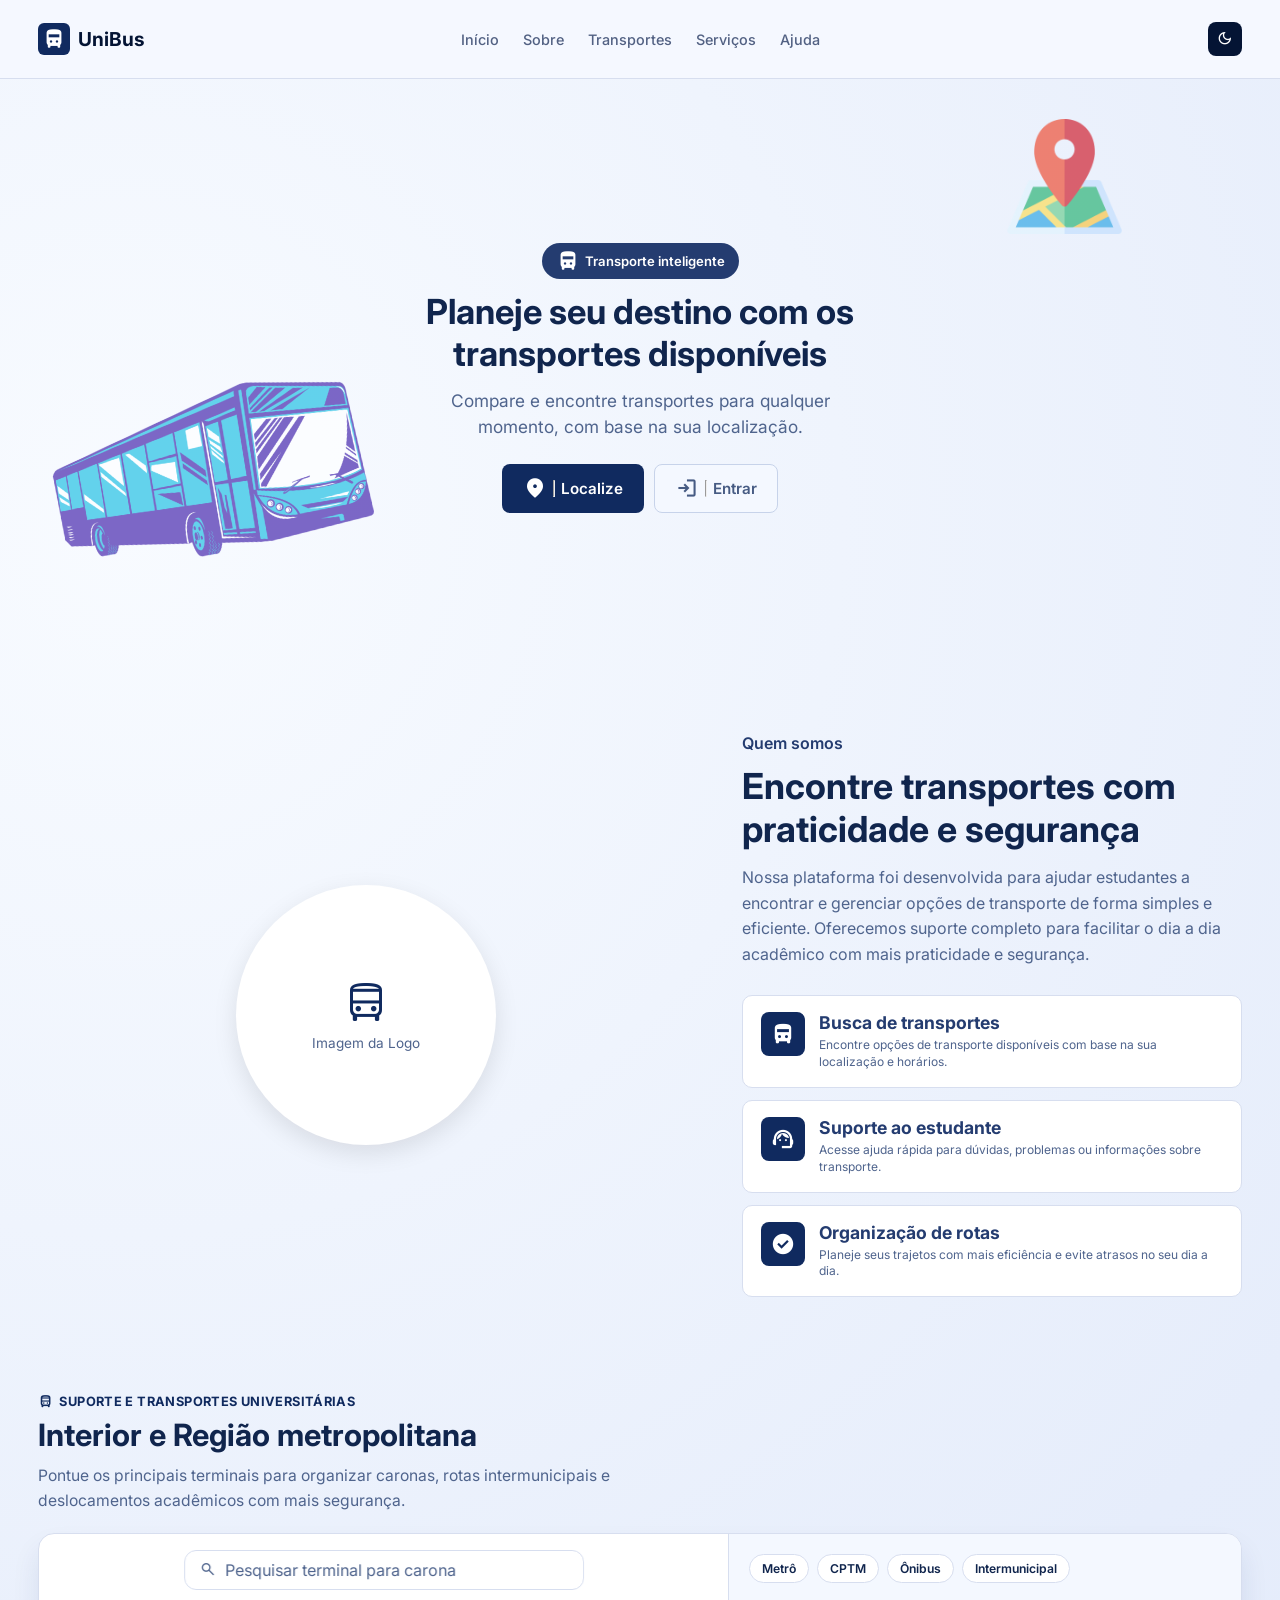
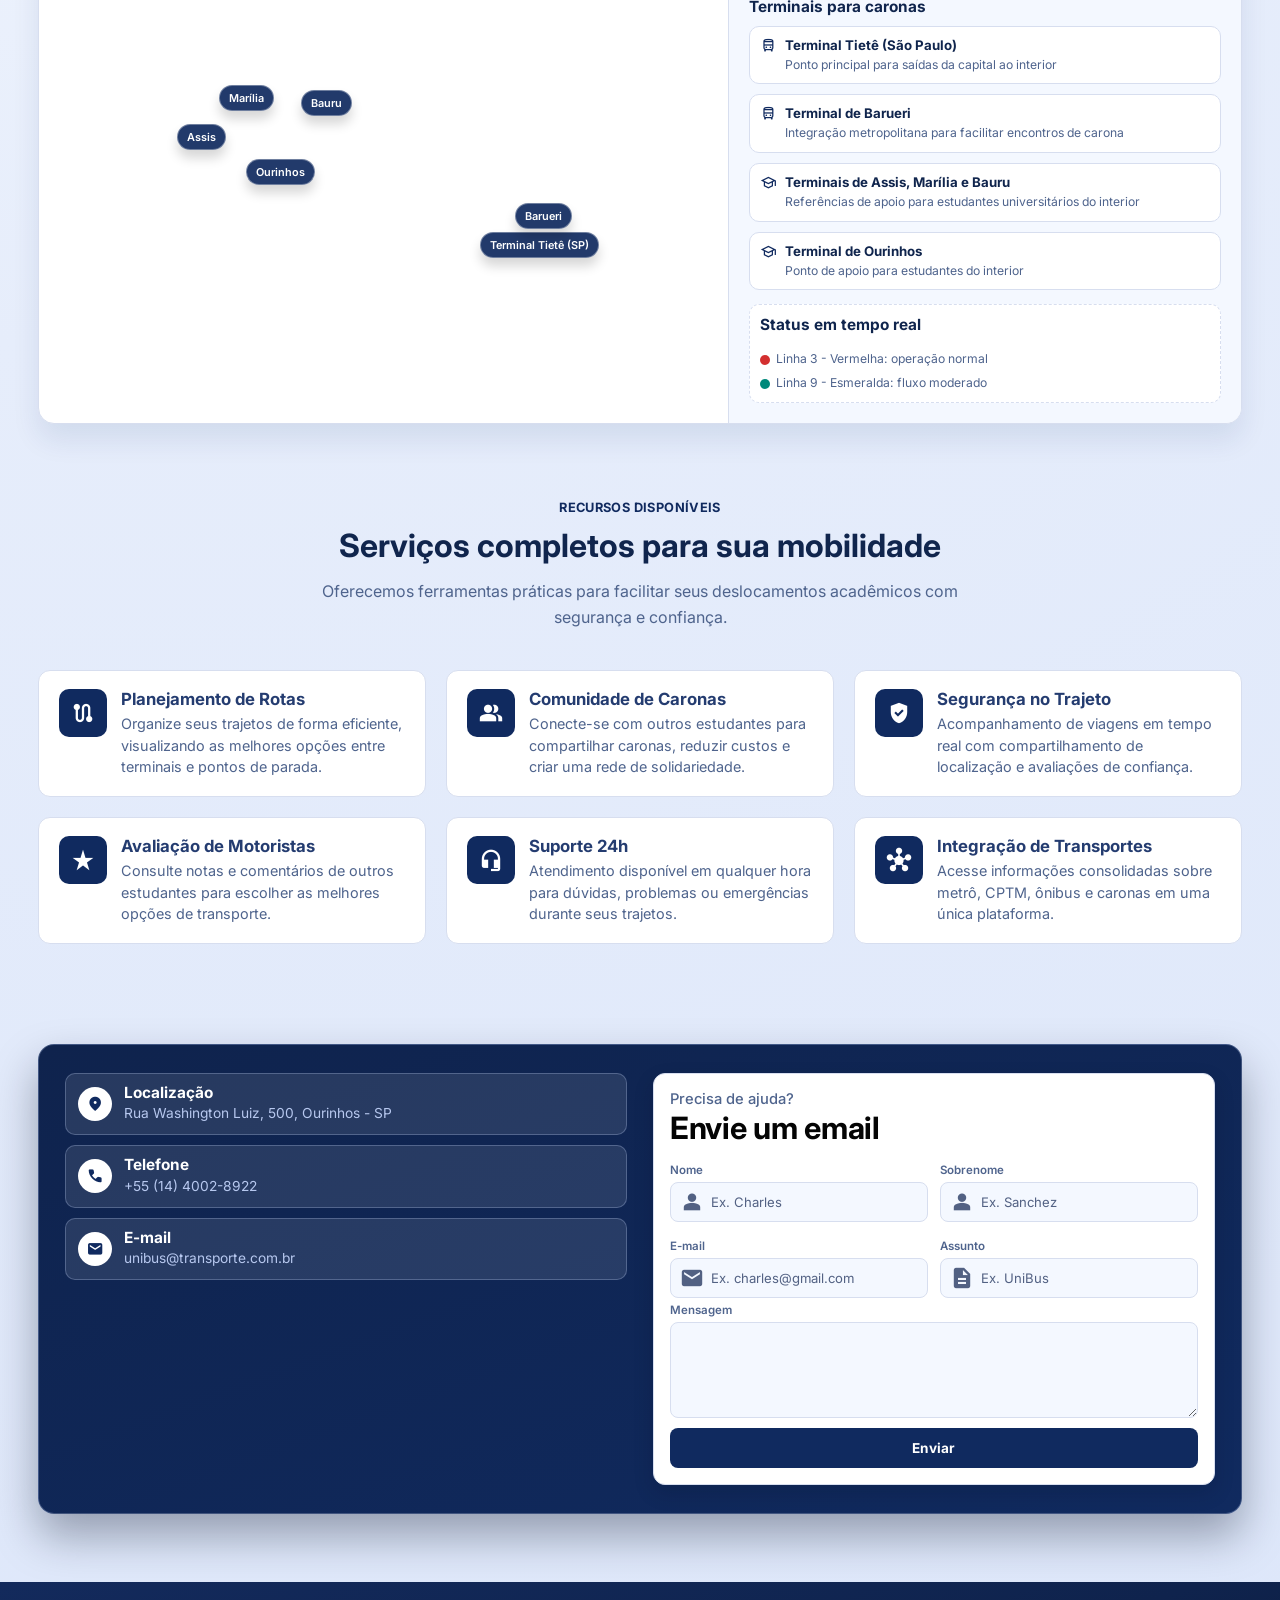
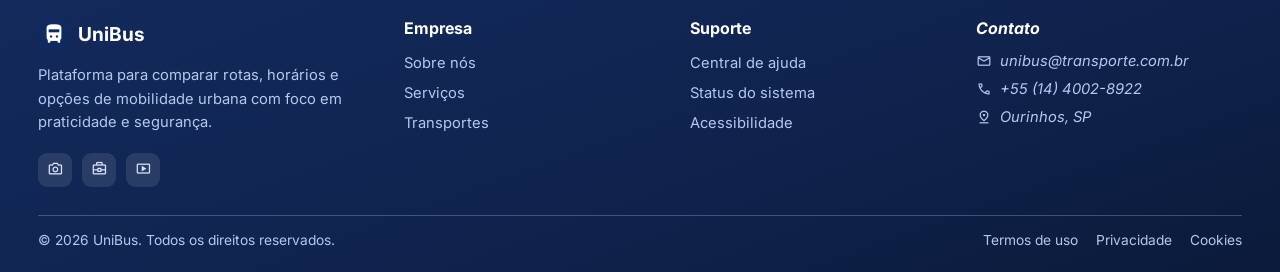
==== index.html @ 0e9781d9 "Atualização" ====
﻿<!DOCTYPE html>
<html lang="pt-BR">

<head>
    <!-- Metadados base -->
    <meta charset="UTF-8">
    <meta name="viewport" content="width=device-width, initial-scale=1.0">

    <!-- SEO básico -->
    <meta name="description"
        content="Compare e encontre transportes para qualquer momento, com base na sua localização.">
    <meta name="author" content="Time E.L.I.T.E - UniFio (Centro Universitário das Faculdades Integradas de Ourinhos)">
    <meta name="keywords" content="transporte, ônibus, mobilidade urbana, universidade">

    <!-- Open Graph (compartilhamento em redes sociais) -->
    <meta property="og:title" content="UniBus">
    <meta property="og:description" content="Planeje seu destino com os transportes disponíveis.">
    <meta property="og:type" content="website">

    <!-- Favicon -->
    <link rel="icon" type="image/png" href="public/favicon.ico">

    <title>UniBus | Suporte e Transportes</title>

    <!-- CSS -->
    <link rel="stylesheet" href="app/style/style.css">

    <!-- Google Fonts -->
    <link rel="preconnect" href="https://fonts.googleapis.com">
    <link rel="preconnect" href="https://fonts.gstatic.com" crossorigin>
    <link rel="stylesheet"
        href="https://fonts.googleapis.com/css2?family=Material+Symbols+Outlined:opsz,wght,FILL,GRAD@20..48,100..700,0..1,-50..200" />
</head>

<body>
    <!-- Controle de tema (CSS-only) -->
    <input type="checkbox" id="theme-toggle" class="theme-toggle-input" aria-label="Ativar modo escuro" tabindex="-1">

    <!-- Estrutura principal da página -->
    <div class="site-shell">
        <!-- Header / Navegação -->
        <header class="site-header">
            <div class="container header-content">
                <!-- Linha superior responsiva: marca + toggle mobile -->
                <div class="between-responsive">
                    <a href="/" class="logo" aria-label="Página inicial">
                        <div class="logo-icon">
                            <span class="material-symbols-outlined hero-icon">directions_bus</span>
                        </div>
                        UniBus
                    </a>

                    <!-- Toggle de tema para mobile -->
                    <div class="theme-mobile-wrap">
                        <label class="theme-button-mobile" for="theme-toggle" aria-label="Alternar tema no celular">
                            <span class="material-symbols-outlined icon-dark">dark_mode</span>
                            <span class="material-symbols-outlined icon-light">light_mode</span>
                        </label>
                    </div>
                </div>

                <nav class="main-nav" aria-label="Navegação principal">
                    <ul>
                        <li><a href="#inicio">Início</a></li>
                        <li><a href="#sobre">Sobre</a></li>
                        <li><a href="#transportes">Transportes</a></li>
                        <li><a href="#serviços">Serviços</a></li>
                        <li><a href="#ajuda">Ajuda</a></li>
                    </ul>
                </nav>

                <!-- Toggle de tema para desktop/tablet -->
                <label class="theme-button" for="theme-toggle" aria-label="Alternar tema">
                    <span class="material-symbols-outlined icon-dark">dark_mode</span>
                    <span class="material-symbols-outlined icon-light">light_mode</span>
                </label>
            </div>
        </header>

        <!-- Conteúdo principal -->
        <main>
            <!-- Seção Hero -->
            <section id="inicio" class="hero">
                <div class="container hero-content">
                    <img src="app/assets/img/bus-blue.png" alt="Ilustração de ônibus" class="hero-bus">

                    <!-- Bloco principal de texto e ações -->
                    <div class="hero-text">
                        <span class="hero-badge">
                            <span class="material-symbols-outlined hero-icon">directions_bus</span>
                            Transporte inteligente
                        </span>
                        <h1>Planeje seu destino com os transportes disponíveis</h1>
                        <p>Compare e encontre transportes para qualquer momento, com base na sua localização.</p>

                        <div class="hero-actions">
                            <a href="#transportes" class="btn btn-primary">
                                <span class="material-symbols-outlined hero-icon">location_on</span>
                                <hr class="separator">
                                Localize
                            </a>
                            <a href="app/pages/em-manutencao.html" class="btn btn-secondary">
                                <span class="material-symbols-outlined hero-icon">login</span>
                                <hr class="separator">
                                Entrar
                            </a>
                        </div>
                    </div>

                    <img src="app/assets/img/map.png" alt="Ícone de localização" class="hero-map">
                </div>
            </section>

            <!-- Seção de Sobre nós -->
            <section id="sobre" class="about-section">
                <div class="container about-content">
                    <div class="about-text">
                        <span class="about-label">Quem somos</span>
                        <h2>Encontre transportes com praticidade e segurança</h2>
                        <p>Nossa plataforma foi desenvolvida para ajudar estudantes a encontrar e gerenciar opções de transporte de forma simples e eficiente. Oferecemos suporte completo para facilitar o dia a dia acadêmico com mais praticidade e segurança.</p>
                        
                        <div class="about-features">
                            <div class="feature-card">
                                <div class="feature-icon-box">
                                    <span class="material-symbols-outlined feature-icon">directions_bus</span>
                                </div>
                                <div class="feature-text">
                                    <h3>Busca de transportes</h3>
                                    <p>Encontre opções de transporte disponíveis com base na sua localização e horários.</p>
                                </div>
                            </div>
                            <div class="feature-card">
                                <div class="feature-icon-box">
                                    <span class="material-symbols-outlined feature-icon">support_agent</span>
                                </div>
                                <div class="feature-text">
                                    <h3>Suporte ao estudante</h3>
                                    <p>Acesse ajuda rápida para dúvidas, problemas ou informações sobre transporte.</p>
                                </div>
                            </div>
                            <div class="feature-card">
                                <div class="feature-icon-box">
                                    <span class="material-symbols-outlined feature-icon">check_circle</span>
                                </div>
                                <div class="feature-text">
                                    <h3>Organização de rotas</h3>
                                    <p>Planeje seus trajetos com mais eficiência e evite atrasos no seu dia a dia.</p>
                                </div>
                            </div>
                        </div>
                    </div>
                    
                    <div class="about-image">
                        <div class="logo-circle">
                            <div class="logo-inner">
                                <span class="material-symbols-outlined">directions_bus</span>
                                <p>Imagem da Logo</p>
                            </div>
                        </div>
                    </div>
                </div>
            </section>

            <!-- Seção de Transportes -->
            <section id="transportes" class="transport-section">
                <div class="container">
                    <div class="transport-header">
                        <span class="transport-kicker">
                            <span class="material-symbols-outlined">directions_bus</span>
                            Suporte e Transportes universitárias
                        </span>
                        <h2>Interior e Região metropolitana</h2>
                        <p>Pontue os principais terminais para organizar caronas, rotas intermunicipais e deslocamentos acadêmicos com mais segurança.</p>
                    </div>

                    <div class="transport-card">
                        <div class="transport-map-wrap" role="region" aria-label="Mapa de terminais universitários entre interior e São Paulo">
                            <!-- Visual search only: UI placeholder until JS search is enabled -->
                            <div class="transport-search" aria-hidden="true">
                                <span class="material-symbols-outlined">search</span>
                                <input type="text" placeholder="Pesquisar terminal para carona" tabindex="-1">
                            </div>

                            <iframe
                                title="Mapa de terminais universitários"
                                loading="lazy"
                                referrerpolicy="no-referrer-when-downgrade"
                                src="https://www.openstreetmap.org/export/embed.html?bbox=-50.7000%2C-24.2500%2C-46.2000%2C-22.1000&amp;layer=mapnik">
                            </iframe>

                            <!-- Fixed pins for key campus commute hubs in the current map crop -->
                            <span class="transport-pin pin-sao-paulo">Terminal Tietê (SP)</span>
                            <span class="transport-pin pin-barueri">Barueri</span>
                            <span class="transport-pin pin-bauru">Bauru</span>
                            <span class="transport-pin pin-marilia">Marília</span>
                            <span class="transport-pin pin-assis">Assis</span>
                            <span class="transport-pin pin-ourinhos">Ourinhos</span>
                        </div>

                        <aside class="transport-sidebar" aria-label="Pontos e status do transporte">
                            <div class="transport-filters" aria-label="Filtros de modal">
                                <button type="button">Metrô</button>
                                <button type="button">CPTM</button>
                                <button type="button">Ônibus</button>
                                <button type="button">Intermunicipal</button>
                            </div>

                            <div class="transport-points">
                                <h3>Terminais para caronas</h3>
                                <ul>
                                    <li>
                                        <span class="material-symbols-outlined">directions_bus</span>
                                        <div>
                                            <strong>Terminal Tietê (São Paulo)</strong>
                                            <p>Ponto principal para saídas da capital ao interior</p>
                                        </div>
                                    </li>
                                    <li>
                                        <span class="material-symbols-outlined">directions_bus</span>
                                        <div>
                                            <strong>Terminal de Barueri</strong>
                                            <p>Integração metropolitana para facilitar encontros de carona</p>
                                        </div>
                                    </li>
                                    <li>
                                        <span class="material-symbols-outlined">school</span>
                                        <div>
                                            <strong>Terminais de Assis, Marília e Bauru</strong>
                                            <p>Referências de apoio para estudantes universitários do interior</p>
                                        </div>
                                    </li>
                                    <li>
                                        <span class="material-symbols-outlined">school</span>
                                        <div>
                                            <strong>Terminal de Ourinhos</strong>
                                            <p>Ponto de apoio para estudantes do interior</p>
                                        </div>
                                    </li>
                                </ul>
                            </div>

                            <div class="transport-status">
                                <!-- Color bullets mirror each line identity for faster status reading -->
                                <h3>Status em tempo real</h3>
                                <p><span class="status-indicator status-vermelha"></span>Linha 3 - Vermelha: operação normal</p>
                                <p><span class="status-indicator status-esmeralda"></span>Linha 9 - Esmeralda: fluxo moderado</p>
                            </div>
                        </aside>
                    </div>
                </div>
            </section>

            <section id="serviços" class="services-section">
                <div class="container">
                    <div class="services-header">
                        <span class="services-kicker">Recursos disponíveis</span>
                        <h2>Serviços completos para sua mobilidade</h2>
                        <p>Oferecemos ferramentas práticas para facilitar seus deslocamentos acadêmicos com segurança e confiança.</p>
                    </div>

                    <div class="services-grid">
                        <div class="service-card">
                            <div class="service-icon-box">
                                <span class="material-symbols-outlined service-icon">route</span>
                            </div>
                            <div class="service-text">
                                <h3>Planejamento de Rotas</h3>
                                <p>Organize seus trajetos de forma eficiente, visualizando as melhores opções entre terminais e pontos de parada.</p>
                            </div>
                        </div>

                        <div class="service-card">
                            <div class="service-icon-box">
                                <span class="material-symbols-outlined service-icon">group</span>
                            </div>
                            <div class="service-text">
                                <h3>Comunidade de Caronas</h3>
                                <p>Conecte-se com outros estudantes para compartilhar caronas, reduzir custos e criar uma rede de solidariedade.</p>
                            </div>
                        </div>

                        <div class="service-card">
                            <div class="service-icon-box">
                                <span class="material-symbols-outlined service-icon">verified_user</span>
                            </div>
                            <div class="service-text">
                                <h3>Segurança no Trajeto</h3>
                                <p>Acompanhamento de viagens em tempo real com compartilhamento de localização e avaliações de confiança.</p>
                            </div>
                        </div>

                        <div class="service-card">
                            <div class="service-icon-box">
                                <span class="material-symbols-outlined service-icon">star_rate</span>
                            </div>
                            <div class="service-text">
                                <h3>Avaliação de Motoristas</h3>
                                <p>Consulte notas e comentários de outros estudantes para escolher as melhores opções de transporte.</p>
                            </div>
                        </div>

                        <div class="service-card">
                            <div class="service-icon-box">
                                <span class="material-symbols-outlined service-icon">headset_mic</span>
                            </div>
                            <div class="service-text">
                                <h3>Suporte 24h</h3>
                                <p>Atendimento disponível em qualquer hora para dúvidas, problemas ou emergências durante seus trajetos.</p>
                            </div>
                        </div>

                        <div class="service-card">
                            <div class="service-icon-box">
                                <span class="material-symbols-outlined service-icon">hub</span>
                            </div>
                            <div class="service-text">
                                <h3>Integração de Transportes</h3>
                                <p>Acesse informações consolidadas sobre metrô, CPTM, ônibus e caronas em uma única plataforma.</p>
                            </div>
                        </div>
                    </div>
                </div>
            </section>

            <!-- Seção de Ajuda -->
            <section id="ajuda" class="help-section">
                <div class="container">
                    <div class="help-card">
                        <div class="help-contact-column">
                            <div class="help-contact-item">
                                <span class="material-symbols-outlined">location_on</span>
                                <div class="help-contact-content">
                                    <h3>Localização</h3>
                                    <p>Rua Washington Luiz, 500, Ourinhos - SP</p>
                                </div>
                            </div>
                            <div class="help-contact-item">
                                <span class="material-symbols-outlined">call</span>
                                <div class="help-contact-content">
                                    <h3>Telefone</h3>
                                    <p>+55 (14) 4002-8922</p>
                                </div>
                            </div>
                            <div class="help-contact-item">
                                <span class="material-symbols-outlined">mail</span>
                                <div class="help-contact-content">
                                    <h3>E-mail</h3>
                                    <p>unibus@transporte.com.br</p>
                                </div>
                            </div>
                        </div>

                        <form class="help-form" action="#" method="post">
                            <p class="help-form-kicker">Precisa de ajuda?</p>
                            <h2>Envie um email</h2>

                            <div class="help-form-grid">
                                <label class="help-form-input-group">
                                    <span class="material-symbols-outlined help-form-icon">person</span>
                                    Nome
                                    <input type="text" name="nome" autocomplete="name" placeholder="Ex. Charles">
                                </label>
                                <label class="help-form-input-group">
                                    <span class="material-symbols-outlined help-form-icon">person</span>
                                    Sobrenome
                                    <input type="text" name="sobrenome" autocomplete="family-name" placeholder="Ex. Sanchez">
                                </label>
                                <label class="help-form-input-group">
                                    <span class="material-symbols-outlined help-form-icon">mail</span>
                                    E-mail
                                    <input type="email" name="email" autocomplete="email" placeholder="Ex. charles@gmail.com">
                                </label>
                                <label class="help-form-input-group">
                                    <span class="material-symbols-outlined help-form-icon">description</span>
                                    Assunto
                                    <input type="text" name="assunto" placeholder="Ex. UniBus">
                                </label>
                            </div>

                            <label class="help-message-field">
                                Mensagem
                                <textarea name="mensagem"></textarea>
                            </label>

                            <button type="submit" class="help-submit">Enviar</button>
                        </form>
                    </div>
                </div>
            </section>
        </main>

        <!-- Rodapé -->
        <footer class="site-footer" aria-label="Rodapé institucional">
            <div class="container footer-grid">
                <div class="footer-brand">
                    <a href="/" class="logo footer-logo" aria-label="Página inicial">
                        <div class="logo-icon">
                            <span class="material-symbols-outlined hero-icon">directions_bus</span>
                        </div>
                        UniBus
                    </a>
                    <p class="footer-description">
                        Plataforma para comparar rotas, horários e opções de mobilidade urbana com foco em praticidade e
                        segurança.
                    </p>
                    <div class="footer-social" aria-label="Redes sociais">
                        <a href="#" aria-label="Instagram">
                            <span class="material-symbols-outlined">photo_camera</span>
                        </a>
                        <a href="#" aria-label="LinkedIn">
                            <span class="material-symbols-outlined">business_center</span>
                        </a>
                        <a href="#" aria-label="YouTube">
                            <span class="material-symbols-outlined">smart_display</span>
                        </a>
                    </div>
                </div>

                <div class="footer-column">
                    <h3>Empresa</h3>
                    <ul>
                        <li><a href="#sobre">Sobre nós</a></li>
                        <li><a href="#serviços">Serviços</a></li>
                        <li><a href="#transportes">Transportes</a></li>
                    </ul>
                </div>

                <div class="footer-column">
                    <h3>Suporte</h3>
                    <ul>
                        <li><a href="#ajuda">Central de ajuda</a></li>
                        <li><a href="app/pages/status-do-sistema.html">Status do sistema</a></li>
                        <li><a href="app/pages/acessibilidade.html">Acessibilidade</a></li>
                    </ul>
                </div>

                <address class="footer-column footer-contact">
                    <h3>Contato</h3>
                    <ul>
                        <li>
                            <span class="material-symbols-outlined">mail</span>
                            unibus@transporte.com.br
                        </li>
                        <li>
                            <span class="material-symbols-outlined">call</span>
                            +55 (14) 4002-8922
                        </li>
                        <li>
                            <span class="material-symbols-outlined">pin_drop</span>
                            Ourinhos, SP
                        </li>
                    </ul>
                </address>
            </div>

            <!-- Faixa inferior do rodapé -->
            <div class="container footer-bottom">
                <p>© 2026 UniBus. Todos os direitos reservados.</p>
                <div class="footer-legal-links">
                    <a href="app/pages/termos-de-uso.html">Termos de uso</a>
                    <a href="app/pages/politica-de-privacidade.html">Privacidade</a>
                    <a href="app/pages/politica-de-cookies.html">Cookies</a>
                </div>
            </div>
        </footer>
    </div>

    <!-- VLibras -->
    <div vw class="enabled">
        <div vw-access-button class="active"></div>
        <div vw-plugin-wrapper>
            <div class="vw-plugin-top-wrapper"></div>
        </div>
    </div>
    <script src="https://vlibras.gov.br/app/vlibras-plugin.js"></script>
    <script>
        new window.VLibras.Widget('https://vlibras.gov.br/app');
    </script>
</body>

</html>
---- app/style/style.css ----
﻿/* ImportaÃ§Ã£o de fonte no Google Fonts */
@import url('https://fonts.googleapis.com/css2?family=Inter:ital,opsz,wght@0,14..32,100..900;1,14..32,100..900&display=swap');

/* ==============================
    TOKENS DE TEMA 
================================ */
:root {
    --background: #e3ebfb;
    --foreground: #041434;
    --accent: #acb4cc;
    --text-primary: #243c70;
    --text-background: #ffffff;
    --text-foreground: #040404;
    --header-bg: #f5f8ff;
    --header-border: #d7deef;
    --body-gradient: radial-gradient(circle at 10% 15%, #f8fbff 0%, #e6edfb 45%, #dce6fa 100%);
    --nav-link: #526183;
    --title-color: #10254d;
    --paragraph-color: #4f648d;
    --badge-bg: #243c70;
    --btn-primary-bg: #102a5f;
    --btn-secondary-bg: #f4f8ff;
    --btn-secondary-border: #c7d3ea;
    --btn-secondary-text: #465b83;
    --hover-shadow: rgba(22, 43, 90, 0.16);
    --footer-bg: #0f234d;
    --footer-text: #d8e3ff;
    --footer-title: #ffffff;
    --footer-link: #b7c8ef;
    --footer-border: rgba(193, 211, 247, 0.28);
    --footer-icon-bg: rgba(255, 255, 255, 0.1);
}

/* Tema dark aplicado via checkbox (CSS-only) */
#theme-toggle:checked~.site-shell {
    --background: #0b1324;
    --foreground: #eef3ff;
    --text-primary: #becded;
    --text-background: #f5f8ff;
    --text-foreground: #0b1222;
    --header-bg: #0f1a33;
    --header-border: #233253;
    --body-gradient: radial-gradient(circle at 10% 10%, #1a2743 0%, #101b34 45%, #0b1428 100%);
    --nav-link: #9db0d8;
    --title-color: #f0f4ff;
    --paragraph-color: #b0bfdc;
    --badge-bg: #2f4c89;
    --btn-primary-bg: #2f5bb2;
    --btn-secondary-bg: #13203d;
    --btn-secondary-border: #2d3e62;
    --btn-secondary-text: #c7d6f6;
    --hover-shadow: rgba(5, 10, 20, 0.38);
    --footer-bg: #050d1f;
    --footer-text: #cad8fb;
    --footer-title: #f4f8ff;
    --footer-link: #95abd6;
    --footer-border: rgba(120, 143, 189, 0.36);
    --footer-icon-bg: rgba(149, 171, 214, 0.16);
}

/* Reset global */
* {
    margin: 0;
    padding: 0;
    box-sizing: border-box;
    font-family: 'Inter', sans-serif;
}

/* Comportamento global da pÃ¡gina */
html {
    scroll-behavior: smooth;
}

/* Estrutura base */
body {
    width: 100%;
    min-height: 100vh;
    min-height: 100svh;
    min-height: 100dvh;
    background: var(--background);
}

.site-shell {
    color: var(--text-primary);
    background: var(--body-gradient);
}

/* Toggle de tema */
.theme-toggle-input {
    position: fixed;
    inline-size: 1px;
    block-size: 1px;
    opacity: 0;
    overflow: hidden;
    /* Keep iframe static so manual pin positions stay aligned */
    pointer-events: none;
}

/* Elementos utilitÃ¡rios */
a {
    text-decoration: none;
    color: inherit;
}

ul {
    list-style: none;
}

.container {
    width: min(1120px, 92%);
    margin: 0 auto;
}

/* Header */
.site-header {
    position: sticky;
    top: 0;
    z-index: 10;
    background-color: var(--header-bg);
    border-bottom: 1px solid var(--header-border);
    backdrop-filter: blur(4px);
}

.header-content {
    height: auto;
    padding: 16px 0;
    display: flex;
    align-items: center;
    justify-content: center;
    flex-wrap: wrap;
    gap: 12px;
}

.logo {
    font-size: 1.2rem;
    font-weight: 700;
    color: var(--foreground);
    gap: 0.5rem;
    display: inline-flex;
    align-items: center;
}

.logo-icon {
    display: flex;
    align-items: center;
    justify-content: center;
    padding: 4px;
    border-radius: 6px;
    background-color: var(--btn-primary-bg);
    color: var(--text-background);
}

.main-nav ul {
    display: flex;
    align-items: center;
    justify-content: center;
    flex-wrap: wrap;
    gap: 10px 16px;
}

.main-nav a {
    font-size: 0.84rem;
    font-weight: 500;
    color: var(--nav-link);
    transition: color 0.2s ease;
}

.main-nav a:hover {
    color: var(--foreground);
}

.theme-button {
    width: 34px;
    height: 34px;
    border: none;
    border-radius: 8px;
    display: grid;
    place-items: center;
    background: var(--foreground);
    color: var(--text-background);
    cursor: pointer;
}

.theme-button .material-symbols-outlined {
    font-size: 1.1rem;
}

.theme-button .icon-light {
    display: none;
}

/* Toggle mobile do tema */
.theme-button-mobile {
    display: none;
    border: none;
    border-radius: 999px;
    align-items: center;
    justify-content: center;
    gap: 6px;
    padding: 8px 14px;
    font-size: 0.82rem;
    font-weight: 600;
    background: var(--foreground);
    color: var(--text-background);
    cursor: pointer;
}

.theme-button-mobile .material-symbols-outlined {
    font-size: 1rem;
}

.theme-button-mobile .icon-light {
    display: none;
}

.theme-mobile-wrap {
    display: none;
}

.between-responsive {
    display: flex;
    align-items: center;
}

/* Hero section */
.hero {
    padding: 28px 0 24px;
}

.separator {
    width: 1px;
    height: 1.1rem;
    background-color: var(--text-background);
    opacity: 10.4;
}

.hero-content {
    position: relative;
    min-height: auto;
    display: flex;
    flex-direction: column;
    align-items: center;
    justify-content: flex-start;
    padding: 20px 20px 12px;
}

.hero-bus {
    display: none;
    position: static;
    order: 2;
    width: auto;
    max-width: 130px;
    margin: 14px auto 0;
    transform: none;
    opacity: 0.6;
}

.hero-text {
    order: 1;
    text-align: center;
    max-width: 460px;
    margin: 0 auto;
    padding-top: 8px;
}

.hero-badge {
    display: inline-flex;
    align-items: center;
    gap: 5px;
    margin-bottom: 12px;
    padding: 6px 14px;
    border-radius: 999px;
    font-size: 0.82rem;
    font-weight: 600;
    color: var(--text-background);
    background-color: var(--badge-bg);
}

.hero-text h1 {
    font-size: clamp(2rem, 2.7vw, 3.2rem);
    line-height: 1.2;
    color: var(--title-color);
    margin-bottom: 14px;
}

.hero-text p {
    font-size: 1.08rem;
    line-height: 1.5;
    color: var(--paragraph-color);
    max-width: 420px;
    margin: 0 auto 24px;
}

.hero-actions {
    display: flex;
    justify-content: center;
    gap: 10px;
    flex-wrap: wrap;
}

.btn {
    display: inline-flex;
    align-items: center;
    gap: 6px;
    padding: 0.72rem 1.25rem;
    border-radius: 8px;
    font-size: 0.95rem;
    font-weight: 600;
    border: 1px solid transparent;
    transition: transform 0.2s ease, box-shadow 0.2s ease;
}

.hero-icon {
    font-size: 1rem;
    font-variation-settings: 'FILL' 1, 'wght' 500, 'GRAD' 0, 'opsz' 20;
}

.btn:hover {
    transform: translateY(-1px);
    box-shadow: 0 8px 15px var(--hover-shadow);
}

.btn-primary {
    color: var(--text-background);
    background-color: var(--btn-primary-bg);
}

.btn-secondary {
    color: var(--btn-secondary-text);
    border-color: var(--btn-secondary-border);
    background-color: var(--btn-secondary-bg);
}

.hero-map {
    display: none;
    position: static;
    order: 3;
    width: auto;
    max-width: 130px;
    margin: 0 auto 10px;
    opacity: 0.6;
}

/* About section */
.about-section {
    padding: 48px 0;
}

.about-content {
    display: flex;
    flex-direction: column;
    align-items: center;
    gap: 36px;
}

.about-text {
    text-align: center;
    max-width: 500px;
}

.about-badge {
    display: inline-flex;
    align-items: center;
    gap: 5px;
    margin-bottom: 16px;
    padding: 6px 14px;
    border-radius: 999px;
    font-size: 0.82rem;
    font-weight: 600;
    color: var(--text-background);
    background-color: var(--badge-bg);
}

.about-label {
    font-size: 1rem;
    font-weight: 600;
    color: var(--text-primary);
    display: block;
    margin-bottom: 12px;
}

.about-section h2 {
    font-size: clamp(1.8rem, 2.5vw, 2.8rem);
    line-height: 1.2;
    color: var(--title-color);
    margin-bottom: 14px;
}

.about-text > p {
    font-size: 1rem;
    line-height: 1.6;
    color: var(--paragraph-color);
    margin-bottom: 28px;
}

.about-features {
    display: flex;
    flex-direction: column;
    gap: 12px;
}

.feature-card {
    display: flex;
    align-items: flex-start;
    width: 100%;
    gap: 14px;
    padding: 16px 18px;
    border-radius: 10px;
    background-color: var(--text-background);
    border: 1.5px solid var(--header-border);
    transition: transform 0.2s ease, box-shadow 0.2s ease;
}

.feature-card:hover {
    transform: translateX(4px);
    box-shadow: 0 4px 12px var(--hover-shadow);
}

.feature-icon-box {
    display: flex;
    align-items: center;
    justify-content: center;
    width: 44px;
    height: 44px;
    min-width: 44px;
    border-radius: 8px;
    background-color: var(--btn-primary-bg);
    flex-shrink: 0;
}

.feature-icon {
    font-size: 1.4rem;
    color: white;
    font-variation-settings: 'FILL' 1, 'wght' 500, 'GRAD' 0, 'opsz' 24;
}

.feature-text {
    display: flex;
    flex-direction: column;
    gap: 4px;
}

.feature-text h3 {
    font-size: 1.1rem;
    font-weight: 700;
    color: var(--text-primary);
    margin: 0;
}

.feature-text p {
    font-size: 0.75rem;
    line-height: 1.4;
    color: var(--paragraph-color);
    margin: 0;
}

.about-image {
    display: none;
}

.logo-circle {
    width: 200px;
    height: 200px;
    border-radius: 50%;
    background-color: var(--text-background);
    display: flex;
    align-items: center;
    justify-content: center;
    box-shadow: 0 8px 24px rgba(0, 0, 0, 0.1);
}

.logo-inner {
    display: flex;
    flex-direction: column;
    align-items: center;
    gap: 8px;
    text-align: center;
}

.logo-inner .material-symbols-outlined {
    font-size: 3rem;
    color: var(--btn-primary-bg);
}

.logo-inner p {
    font-size: 0.85rem;
    color: var(--paragraph-color);
    margin: 0;
}

/* Services section */
.services-section {
    padding: 48px 0;
}

.services-header {
    max-width: 680px;
    margin-bottom: 32px;
    text-align: center;
    margin: 0 auto;
}

.services-kicker {
    display: inline-block;
    font-size: 0.8rem;
    font-weight: 700;
    letter-spacing: 0.03em;
    text-transform: uppercase;
    color: var(--btn-primary-bg);
    margin-bottom: 12px;
}

.services-header h2 {
    font-size: clamp(1.8rem, 2.5vw, 2.8rem);
    line-height: 1.2;
    color: var(--title-color);
    margin-bottom: 14px;
}

.services-header p {
    font-size: 1rem;
    line-height: 1.6;
    color: var(--paragraph-color);
}

.services-grid {
    display: grid;
    grid-template-columns: 1fr;
    gap: 16px;
}

.service-card {
    display: flex;
    align-items: flex-start;
    width: 100%;
    gap: 14px;
    padding: 18px 20px;
    border-radius: 12px;
    background-color: var(--text-background);
    border: 1.5px solid var(--header-border);
    transition: transform 0.2s ease, box-shadow 0.2s ease;
}

.service-card:hover {
    transform: translateX(4px);
    box-shadow: 0 4px 14px var(--hover-shadow);
}

.service-icon-box {
    display: flex;
    align-items: center;
    justify-content: center;
    width: 48px;
    height: 48px;
    min-width: 48px;
    border-radius: 10px;
    background-color: var(--btn-primary-bg);
    flex-shrink: 0;
}

.service-icon {
    font-size: 1.5rem;
    color: white;
    font-variation-settings: 'FILL' 1, 'wght' 500, 'GRAD' 0, 'opsz' 24;
}

.service-text {
    display: flex;
    flex-direction: column;
    gap: 4px;
}

.service-text h3 {
    font-size: 1.05rem;
    font-weight: 700;
    color: var(--text-primary);
    margin: 0;
}

.service-text p {
    font-size: 0.9rem;
    line-height: 1.5;
    color: var(--paragraph-color);
    margin: 0;
}

/* Transport section */
.transport-section {
    padding: 48px 0 24px;
    --transport-surface: var(--text-background);
    --transport-soft: var(--btn-secondary-bg);
    --transport-border: var(--header-border);
    --transport-title: var(--title-color);
    --transport-muted: var(--paragraph-color);
    --transport-accent: var(--btn-primary-bg);
}

.transport-header {
    max-width: 680px;
    margin-bottom: 20px;
}

.transport-kicker {
    display: inline-flex;
    align-items: center;
    gap: 6px;
    font-size: 0.8rem;
    font-weight: 700;
    letter-spacing: 0.03em;
    text-transform: uppercase;
    color: var(--transport-accent);
    margin-bottom: 8px;
}

.transport-kicker .material-symbols-outlined {
    font-size: 0.95rem;
    font-weight: 600;
}

.transport-header h2 {
    font-size: clamp(1.6rem, 2.4vw, 2.5rem);
    color: var(--transport-title);
    line-height: 1.15;
    margin-bottom: 10px;
}

.transport-header p {
    color: var(--transport-muted);
    line-height: 1.6;
    font-size: 0.98rem;
}

.transport-card {
    border: 1px solid var(--transport-border);
    border-radius: 16px;
    background: var(--transport-surface);
    box-shadow: 0 16px 28px rgba(16, 42, 95, 0.09);
    overflow: hidden;
    display: grid;
    gap: 0;
}

.transport-map-wrap {
    position: relative;
    min-height: 340px;
    border-bottom: 1px solid var(--transport-border);
}

.transport-map-wrap iframe {
    width: 100%;
    height: 100%;
    min-height: 340px;
    border: 0;
    display: block;
    /* Mantem o mapa estatico para evitar desalinhamento dos pins sobrepostos */
    /* Keep iframe static so manual pin positions stay aligned */
    pointer-events: none;
}

.transport-search {
    position: absolute;
    left: 50%;
    top: 14px;
    transform: translateX(-50%);
    width: min(86%, 620px);
    max-width: none;
    height: 40px;
    display: flex;
    align-items: center;
    gap: 8px;
    border-radius: 12px;
    padding: 0 14px;
    border: 1px solid var(--transport-border);
    background: rgba(255, 255, 255, 0.92);
    backdrop-filter: blur(4px);
    z-index: 2;
}

.transport-search .material-symbols-outlined {
    font-size: 1.1rem;
    color: var(--transport-muted);
}

.transport-search input {
    width: 100%;
    border: 0;
    outline: none;
    background: transparent;
    color: var(--transport-title);
    font-size: 1rem;
}

.transport-search input::placeholder {
    color: var(--transport-muted);
}

/* Labels geograficos posicionados manualmente sobre o iframe */
/* Manually placed map labels for highlighted terminal cities */
.transport-pin {
    position: absolute;
    z-index: 2;
    display: inline-flex;
    align-items: center;
    justify-content: center;
    padding: 5px 9px;
    border-radius: 999px;
    font-size: 0.68rem;
    font-weight: 600;
    color: var(--text-background);
    background: rgba(16, 42, 95, 0.92);
    border: 1px solid rgba(255, 255, 255, 0.35);
    box-shadow: 0 8px 12px rgba(0, 0, 0, 0.16);
    white-space: nowrap;
}

.pin-sao-paulo {
    top: 61%;
    left: 64%;
}

.pin-barueri {
    top: 55%;
    left: 69%;
}

.pin-bauru {
    top: 32%;
    left: 38%;
}

.pin-marilia {
    top: 31%;
    left: 26%;
}

.pin-assis {
    top: 39%;
    left: 20%;
}

.pin-ourinhos {
    top: 46%;
    left: 30%;
}

.transport-sidebar {
    padding: 16px;
    background: var(--transport-soft);
    display: grid;
    gap: 14px;
}

.transport-filters {
    display: flex;
    flex-wrap: wrap;
    gap: 8px;
}

.transport-filters button {
    border: 1px solid var(--transport-border);
    background: var(--transport-surface);
    color: var(--transport-title);
    border-radius: 999px;
    padding: 6px 12px;
    font-size: 0.76rem;
    font-weight: 600;
}

.transport-points h3,
.transport-status h3 {
    font-size: 0.96rem;
    color: var(--transport-title);
    margin-bottom: 10px;
}

.transport-points ul {
    display: grid;
    gap: 10px;
}

.transport-points li {
    display: grid;
    grid-template-columns: auto 1fr;
    gap: 8px;
    padding: 10px;
    border-radius: 10px;
    border: 1px solid var(--transport-border);
    background: var(--transport-surface);
}

.transport-points .material-symbols-outlined {
    font-size: 1.05rem;
    color: var(--transport-accent);
    margin-top: 1px;
}

.transport-points strong {
    display: block;
    font-size: 0.83rem;
    color: var(--transport-title);
    margin-bottom: 3px;
}

.transport-points p,
.transport-status p {
    font-size: 0.76rem;
    line-height: 1.45;
    color: var(--transport-muted);
}

.transport-status {
    border-radius: 10px;
    border: 1px dashed var(--transport-border);
    background: var(--transport-surface);
    padding: 10px;
    display: grid;
    gap: 6px;
}

.status-indicator {
    display: inline-block;
    width: 10px;
    height: 10px;
    border-radius: 50%;
    margin-right: 6px;
    vertical-align: middle;
    flex-shrink: 0;
}

.status-vermelha {
    background-color: #d32f2f;
}

.status-esmeralda {
    background-color: #00897b;
}

/* Help section */
.help-section {
    padding: 52px 0 20px;
    --help-surface: var(--text-background);
    --help-surface-soft: var(--btn-secondary-bg);
    --help-text: var(--text-foreground);
    --help-muted: var(--paragraph-color);
    --help-border: var(--header-border);
    --help-accent: var(--btn-primary-bg);
}

.help-card {
    background: linear-gradient(160deg, var(--footer-bg) 0%, var(--btn-primary-bg) 100%);
    border-radius: 16px;
    padding: 22px;
    display: grid;
    gap: 26px;
    color: var(--text-background);
    border: 1px solid var(--footer-border);
    box-shadow: 0 22px 44px rgba(7, 16, 36, 0.34);
}

.help-contact-column {
    display: grid;
    gap: 10px;
    align-content: start;
}

.help-contact-item {
    display: flex;
    align-items: center;
    gap: 12px;
    padding: 10px 12px;
    border-radius: 10px;
    background-color: var(--footer-icon-bg);
    border: 1px solid var(--footer-border);
    transition: background-color 0.2s ease, transform 0.2s ease;
}

.help-contact-item:hover {
    background-color: rgba(255, 255, 255, 0.12);
    transform: translateY(-1px);
}

.help-contact-item .material-symbols-outlined {
    width: 34px;
    height: 34px;
    min-width: 34px;
    border-radius: 999px;
    background: var(--help-surface);
    color: var(--help-accent);
    display: grid;
    place-items: center;
    font-size: 1.02rem;
    font-variation-settings: 'FILL' 1, 'wght' 600, 'GRAD' 0, 'opsz' 24;
}

.help-contact-content {
    display: grid;
    gap: 2px;
}

.help-contact-item h3 {
    font-size: 0.96rem;
    line-height: 1.2;
    margin: 0;
    color: var(--text-background);
}

.help-contact-item p {
    font-size: 0.86rem;
    line-height: 1.45;
    color: var(--footer-link);
    margin: 0;
}

.help-form-kicker {
    font-size: 0.92rem;
    font-weight: 500;
    color: var(--help-muted);
    margin-bottom: 4px;
}

.help-form {
    background-color: var(--help-surface);
    border: 1px solid var(--help-border);
    border-radius: 12px;
    padding: 16px;
    box-shadow: 0 8px 20px rgba(2, 12, 30, 0.16);
}

.help-form h2 {
    font-size: clamp(1.75rem, 2.4vw, 2.3rem);
    line-height: 1.05;
    margin-bottom: 14px;
    color: var(--help-text);
    letter-spacing: -0.01em;
}

.help-form-grid {
    display: grid;
    grid-template-columns: 1fr;
    gap: 12px;
}

/* Input group with icon */
.help-form-input-group {
    display: grid;
    gap: 5px;
    position: relative;
    font-size: 0.72rem;
    font-weight: 600;
    color: var(--help-muted);
}

.help-form-icon {
    position: absolute;
    left: 10px;
    top: 66%;
    transform: translateY(-50%);
    font-size: 1.1rem;
    color: var(--nav-link);
    /* Keep iframe static so manual pin positions stay aligned */
    pointer-events: none;
    z-index: 1;
    font-variation-settings: 'FILL' 1, 'wght' 500, 'GRAD' 0, 'opsz' 24;
}

.help-form label,
.help-message-field {
    font-size: 0.72rem;
    font-weight: 600;
    color: var(--help-muted);
    display: grid;
    gap: 5px;
    margin-top: 5px;
}

.help-form input,
.help-form textarea {
    width: 100%;
    border: 1.5px solid var(--help-border);
    border-radius: 8px;
    outline: none;
    background-color: var(--help-surface-soft);
    color: var(--help-text);
    padding: 11px 12px;
    padding-left: 40px;
    font-size: 0.82rem;
    font-family: 'Inter', sans-serif;
    transition: border-color 0.2s ease, box-shadow 0.2s ease, background-color 0.2s ease;
}

.help-form input::placeholder,
.help-form textarea::placeholder {
    color: var(--nav-link);
}

.help-form textarea {
    padding: 11px 12px;
    padding-top: 11px;
    min-height: 96px;
    resize: vertical;
}

.help-form input:focus,
.help-form textarea:focus {
    border-color: var(--help-accent);
    box-shadow: 0 0 0 3px rgba(16, 42, 95, 0.12);
}

.help-submit {
    margin-top: 10px;
    width: 100%;
    height: 40px;
    border-radius: 8px;
    border: none;
    background: var(--help-accent);
    color: var(--text-background);
    font-size: 0.85rem;
    letter-spacing: 0.02em;
    font-weight: 700;
    cursor: pointer;
    transition: background-color 0.2s ease, transform 0.2s ease, box-shadow 0.2s ease;
}

.help-submit:hover {
    background-color: rgba(0, 0, 0, 0.1);
    transform: translateY(-1px);
    box-shadow: 0 8px 16px var(--hover-shadow);
}

/* Maintenance page */
.maintenance-main {
    flex: 1;
    display: flex;
    align-items: center;
    justify-content: center;
    padding: 48px 0;
    min-height: calc(100vh - 200px);
}

.maintenance-section {
    padding: 0;
}

.maintenance-content {
    text-align: center;
    max-width: 520px;
    display: flex;
    flex-direction: column;
    align-items: center;
    gap: 20px;
}

.maintenance-icon-box {
    display: flex;
    align-items: center;
    justify-content: center;
    width: 80px;
    height: 80px;
    border-radius: 16px;
    background-color: rgba(16, 42, 95, 0.08);
}

.maintenance-icon {
    font-size: 3.5rem;
    color: var(--btn-primary-bg);
    font-variation-settings: 'FILL' 0, 'wght' 400, 'GRAD' 0, 'opsz' 48;
}

.maintenance-content h1 {
    font-size: clamp(2rem, 5vw, 2.8rem);
    color: var(--title-color);
    line-height: 1.2;
    margin: 0;
}

.maintenance-subtitle {
    font-size: 1.15rem;
    font-weight: 600;
    color: var(--text-primary);
    margin: 0;
}

.maintenance-description {
    font-size: 1rem;
    line-height: 1.6;
    color: var(--paragraph-color);
    margin: 0;
    max-width: 440px;
}

.maintenance-actions {
    display: flex;
    flex-direction: column;
    gap: 12px;
    width: 100%;
}

.maintenance-progress {
    width: 100%;
    padding-top: 20px;
    border-top: 1px solid var(--header-border);
}

.maintenance-progress-label {
    font-size: 0.85rem;
    font-weight: 600;
    color: var(--text-primary);
    margin-bottom: 10px;
}

.progress-bar {
    width: 100%;
    height: 6px;
    border-radius: 999px;
    background-color: var(--header-border);
    overflow: hidden;
}

.progress-fill {
    width: 65%;
    height: 100%;
    background: linear-gradient(90deg, var(--btn-primary-bg), #2f5bb2);
    border-radius: 999px;
    animation: progress-pulse 2s ease-in-out infinite;
}

@keyframes progress-pulse {
    0%, 100% { opacity: 1; }
    50% { opacity: 0.7; }
}

.maintenance-progress-text {
    font-size: 0.8rem;
    color: var(--paragraph-color);
    margin-top: 8px;
    margin-bottom: 0;
}

#theme-toggle:checked~.site-shell .maintenance-icon-box {
    background-color: rgba(47, 91, 178, 0.12);
}

/* Footer */
.site-footer {
    margin-top: 48px;
    padding-top: 36px;
    background: linear-gradient(160deg, #132a5c 0%, var(--footer-bg) 58%, #0b1a3a 100%);
    color: var(--footer-text);
}

.footer-grid {
    display: grid;
    grid-template-columns: 1fr;
    gap: 28px;
    padding-bottom: 28px;
}

.footer-brand {
    max-width: 340px;
}

.footer-logo {
    color: var(--footer-title);
}

.footer-description {
    margin-top: 14px;
    line-height: 1.6;
    font-size: 0.92rem;
    color: var(--footer-link);
}

.footer-social {
    display: flex;
    gap: 10px;
    margin-top: 18px;
}

.footer-social a {
    width: 34px;
    height: 34px;
    border-radius: 9px;
    display: grid;
    place-items: center;
    background-color: var(--footer-icon-bg);
    transition: transform 0.2s ease, background-color 0.2s ease;
}

.footer-social a:hover {
    transform: translateY(-2px);
    background-color: rgba(255, 255, 255, 0.18);
}

.footer-social .material-symbols-outlined {
    font-size: 1.05rem;
}

.footer-column h3 {
    margin-bottom: 14px;
    color: var(--footer-title);
    font-size: 1rem;
}

.footer-column ul {
    display: grid;
    gap: 10px;
}

.footer-column a {
    color: var(--footer-link);
    font-size: 0.92rem;
    transition: color 0.2s ease;
}

.footer-column a:hover {
    color: var(--footer-title);
}

.footer-contact li {
    display: flex;
    align-items: center;
    gap: 8px;
    color: var(--footer-link);
    font-size: 0.92rem;
}

.footer-contact .material-symbols-outlined {
    font-size: 1rem;
}

.footer-bottom {
    border-top: 1px solid var(--footer-border);
    padding: 16px 0 24px;
    display: flex;
    flex-direction: column;
    align-items: center;
    gap: 10px;
    text-align: center;
}

.footer-bottom p {
    font-size: 0.86rem;
    color: var(--footer-link);
}

.footer-legal-links {
    display: flex;
    flex-wrap: wrap;
    justify-content: center;
    gap: 10px 18px;
}

.footer-legal-links a {
    font-size: 0.86rem;
    color: var(--footer-link);
}

.footer-legal-links a:hover {
    color: var(--footer-title);
}

/* Responsividade: mobile (celulares) */
@media (max-width: 720px) {
    .header-content {
        display: grid;
        grid-template-columns: 1fr;
        align-items: center;
        gap: 12px;
    }

    .between-responsive {
        display: grid;
        grid-template-columns: 1fr auto;
        align-items: center;
        width: 100%;
    }

    .logo {
        justify-self: start;
        grid-column: 1;
    }

    .theme-button {
        display: none;
        justify-self: end;
    }

    .theme-button-mobile {
        display: inline-flex;
        width: 34px;
        height: 34px;
        padding: 0;
        border-radius: 8px;
        gap: 0;
    }

    .theme-mobile-wrap {
        display: flex;
        grid-column: 2;
        justify-content: flex-end;
        justify-self: end;
        width: auto;
    }

    .main-nav {
        grid-column: 1 / -1;
        width: 100%;
    }

    .main-nav ul {
        justify-content: center;
    }

    .maintenance-actions {
        flex-direction: column;
    }

    .maintenance-actions .btn {
        width: 100%;
    }
}

#theme-toggle:checked~.site-shell .icon-dark {
    display: none;
}

#theme-toggle:checked~.site-shell .icon-light {
    display: inline;
    color: var(--text-foreground);
}

#theme-toggle:checked~.site-shell .hero-bus,
#theme-toggle:checked~.site-shell .hero-map {
    filter: brightness(0.94) saturate(0.92);
}

#theme-toggle:checked~.site-shell .feature-card {
    background-color: var(--btn-secondary-bg);
    border-color: var(--btn-secondary-border);
}

#theme-toggle:checked~.site-shell .feature-text h3 {
    color: var(--title-color);
}

#theme-toggle:checked~.site-shell .feature-text p {
    color: var(--paragraph-color);
}

#theme-toggle:checked~.site-shell .service-card {
    background-color: var(--btn-secondary-bg);
    border-color: var(--btn-secondary-border);
}

#theme-toggle:checked~.site-shell .service-text h3 {
    color: var(--title-color);
}

#theme-toggle:checked~.site-shell .service-text p {
    color: var(--paragraph-color);
}

#theme-toggle:checked~.site-shell .transport-section {
    --transport-surface: var(--btn-secondary-bg);
    --transport-soft: var(--header-bg);
    --transport-border: var(--btn-secondary-border);
    --transport-title: var(--title-color);
    --transport-muted: var(--paragraph-color);
    --transport-accent: var(--btn-primary-bg);
}

#theme-toggle:checked~.site-shell .transport-search {
    background: rgba(15, 26, 51, 0.9);
}

#theme-toggle:checked~.site-shell /* Manually placed map labels for highlighted terminal cities */
.transport-pin {
    background: rgba(47, 91, 178, 0.94);
}

#theme-toggle:checked~.site-shell .help-section {
    --help-surface: var(--btn-secondary-bg);
    --help-surface-soft: var(--header-bg);
    --help-text: var(--title-color);
    --help-muted: var(--paragraph-color);
    --help-border: var(--btn-secondary-border);
    --help-accent: var(--btn-primary-bg);
}

#theme-toggle:checked~.site-shell .help-form-icon {
    color: var(--paragraph-color);
}

#theme-toggle:checked~.site-shell .help-contact-item:hover {
    background-color: rgba(149, 171, 214, 0.2);
}

/* Responsividade: tablet e desktop inicial */
@media (min-width: 721px) {
    .header-content {
        display: grid;
        grid-template-columns: 1fr auto 1fr;
        height: 72px;
        padding: 0;
        justify-content: initial;
        flex-wrap: initial;
        gap: 16px;
    }

    .between-responsive {
        display: flex;
        align-items: center;
        justify-content: space-between;
        gap: 16px;
    }

    .logo {
        justify-self: start;
    }

    .main-nav {
        width: auto;
        order: 0;
        justify-self: center;
    }

    .main-nav ul {
        flex-wrap: nowrap;
        gap: 14px;
    }

    .theme-button {
        justify-self: end;
    }

    .hero {
        padding: 18px 0 28px;
    }

    .hero-content {
        flex-direction: row;
        justify-content: center;
        padding: 12px 24px 20px;
        min-height: clamp(420px, calc(100vh - 136px), 500px);
        min-height: clamp(420px, calc(100svh - 136px), 500px);
        min-height: clamp(420px, calc(100dvh - 136px), 500px);
    }

    .hero-bus {
        position: absolute;
        order: 0;
        max-width: none;
        margin: 0;
        left: 6px;
        top: 52%;
        width: min(240px, 36vw);
        transform: rotate(-9deg);
    }

    .hero-map {
        position: absolute;
        order: 0;
        max-width: none;
        margin: 0;
        right: 32px;
        top: 24px;
        width: min(86px, 14vw);
    }

    .footer-grid {
        grid-template-columns: 1.3fr 1fr 1fr 1fr;
        gap: 20px;
    }

    .footer-bottom {
        flex-direction: row;
        justify-content: space-between;
        text-align: left;
    }

    .about-content {
        flex-direction: row-reverse;
        align-items: center;
        justify-content: space-between;
        gap: 48px;
    }

    .about-text {
        flex: 1;
        text-align: left;
    }

    .about-image {
        display: flex;
        justify-content: center;
        flex: 1;
    }

    .about-features {
        align-items: flex-start;
    }

    .services-grid {
        grid-template-columns: 1fr 1fr;
        gap: 18px;
    }

    .services-header {
        margin-bottom: 40px;
    }

    .transport-card {
        grid-template-columns: minmax(380px, 1.35fr) minmax(290px, 1fr);
    }

    .transport-map-wrap {
        border-bottom: 0;
        border-right: 1px solid var(--transport-border);
        min-height: 420px;
    }

    .transport-map-wrap iframe {
        min-height: 420px;
    }

    .transport-sidebar {
        padding: 18px;
        align-content: start;
    }

    .help-card {
        grid-template-columns: minmax(260px, 1fr) minmax(320px, 1fr);
        gap: 26px;
        padding: 28px 26px;
    }

    .help-form-grid {
        grid-template-columns: 1fr 1fr;
    }

    .maintenance-actions {
        flex-direction: row;
        gap: 16px;
    }

    .maintenance-actions .btn {
        flex: 1;
    }
}

/* Responsividade: desktop amplo */
@media (min-width: 961px) {
    .container {
        width: min(1220px, 94%);
    }

    .hero-bus,
    .hero-map {
        display: block;
    }

    .header-content {
        height: 78px;
        gap: 28px;
    }

    .main-nav ul {
        gap: 24px;
    }

    .main-nav a {
        font-size: 0.9rem;
    }

    .hero-content {
        min-height: clamp(470px, calc(100vh - 150px), 560px);
        min-height: clamp(470px, calc(100svh - 150px), 560px);
        min-height: clamp(470px, calc(100dvh - 150px), 560px);
        padding: 14px 24px 20px;
    }

    .hero-bus {
        left: 10px;
        top: 50%;
        width: min(330px, 28vw);
    }

    .hero-map {
        right: 120px;
        top: 22px;
        width: min(115px, 9vw);
    }

    .logo-circle {
        width: 260px;
        height: 260px;
    }

    .about-section h2 {
        font-size: clamp(2rem, 2.8vw, 3.2rem);
    }

    .services-grid {
        grid-template-columns: repeat(3, 1fr);
        gap: 20px;
    }

    .transport-sidebar {
        padding: 20px;
    }

    .transport-search {
        top: 16px;
        width: min(58%, 430px);
    }
}
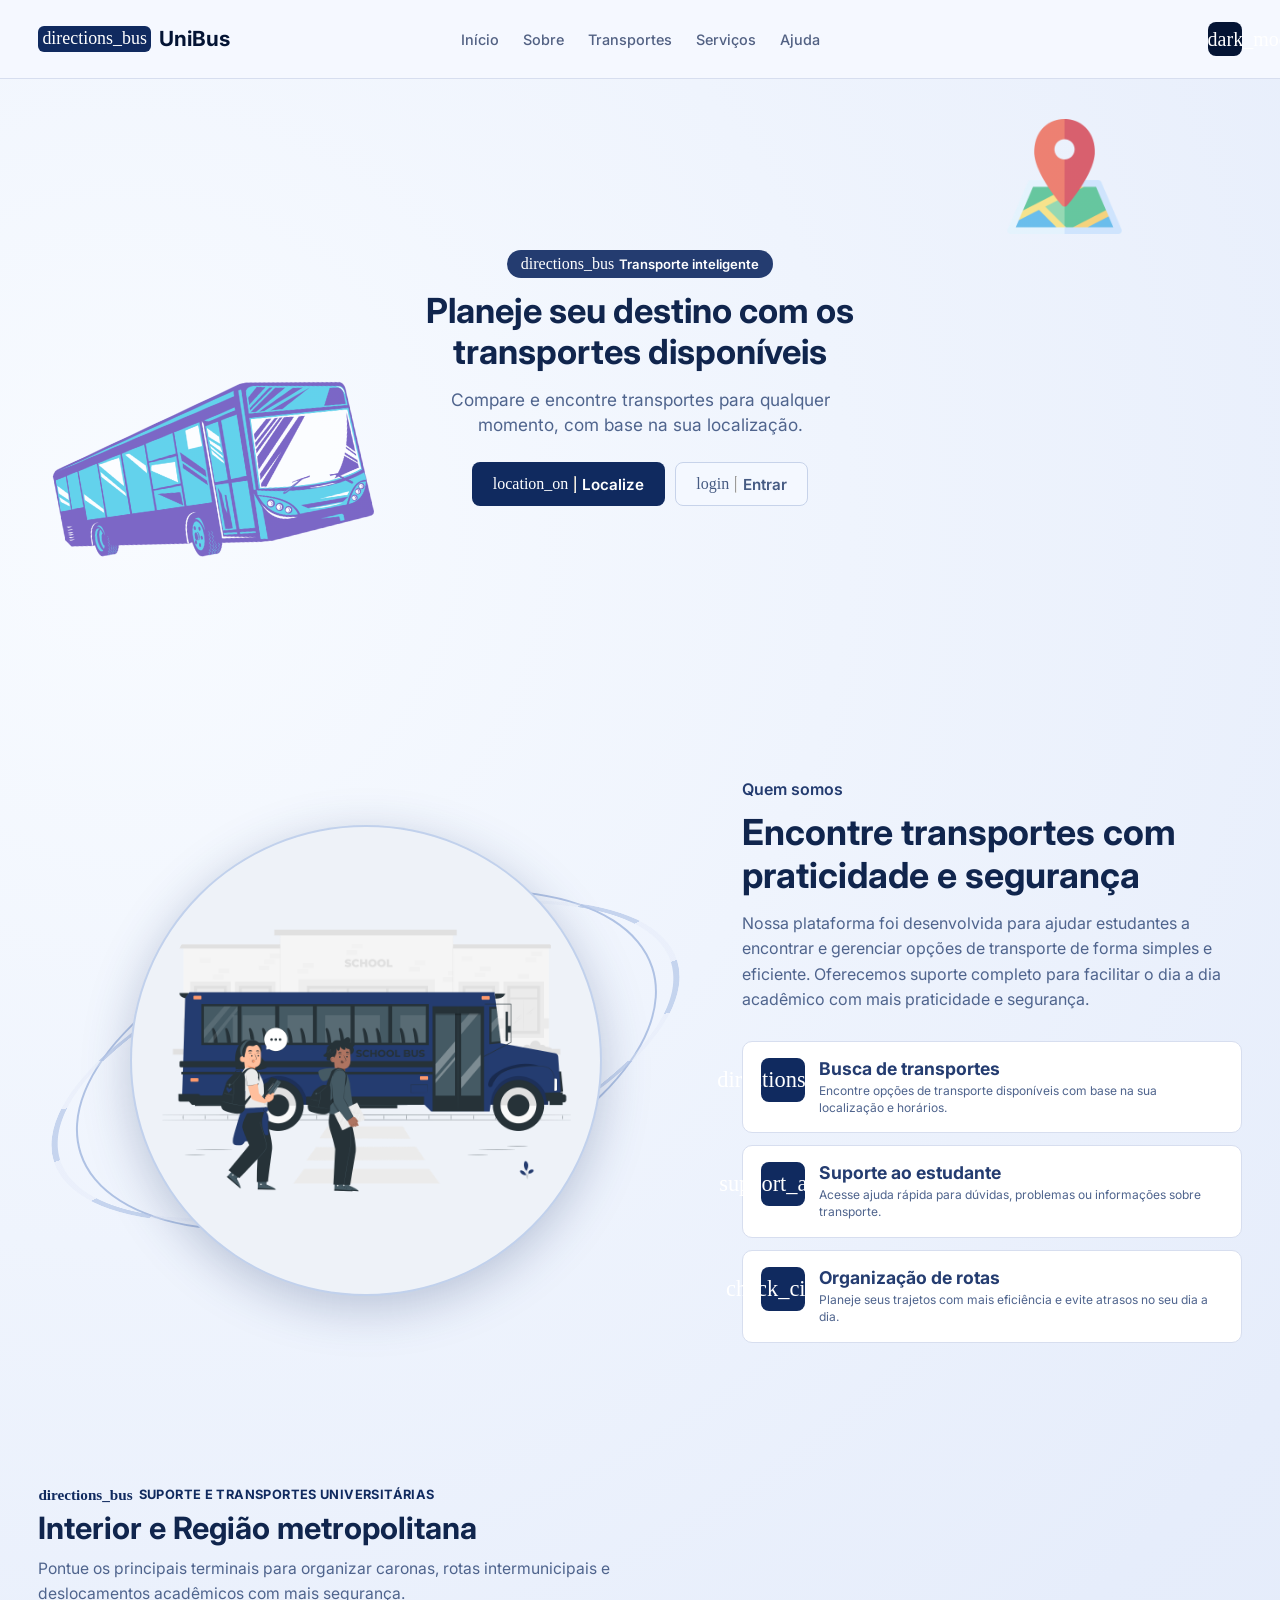
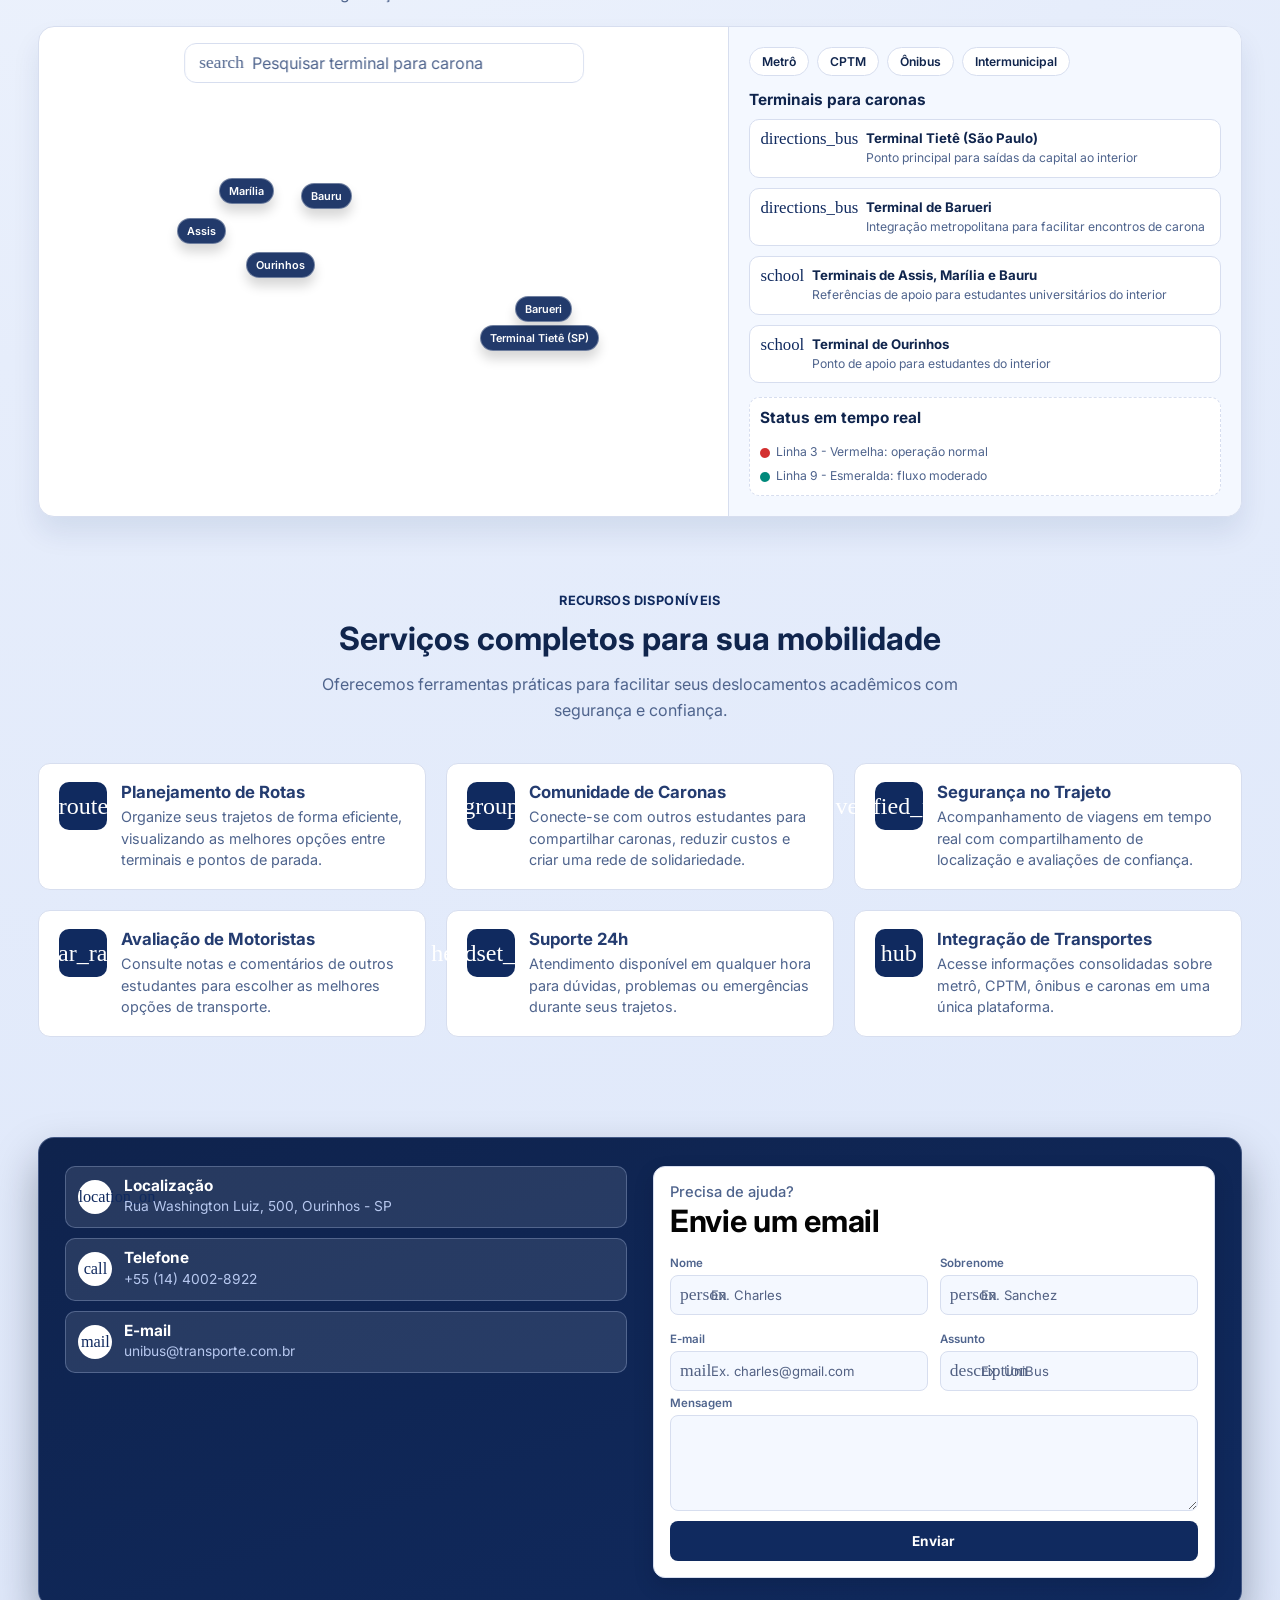
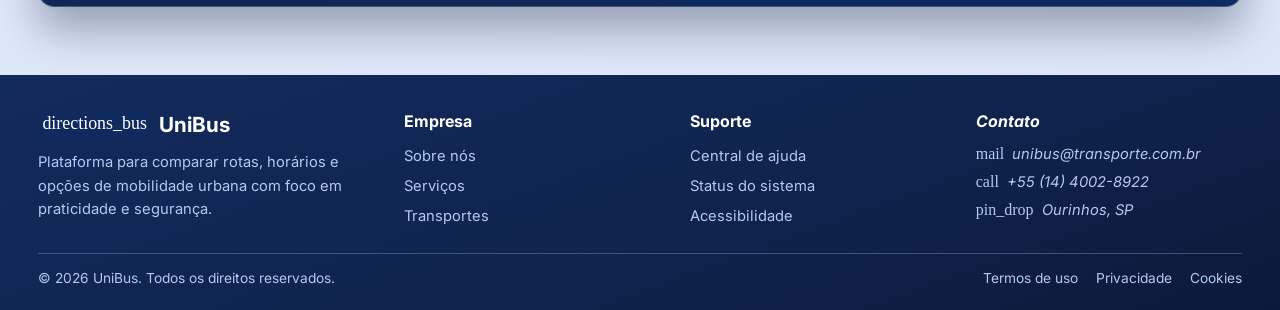
==== commit 4ae0975d: "Atualização" ====
--- a/index.html
+++ b/index.html
@@ -4,7 +4,7 @@
 <head>
     <!-- Metadados base -->
     <meta charset="UTF-8">
-    <meta name="viewport" content="width=device-width, initial-scale=1.0">
+    <meta name="viewport" content="width=device-width, initial-scale=1.0, viewport-fit=cover">
 
     <!-- SEO básico -->
     <meta name="description"
@@ -24,12 +24,6 @@
 
     <!-- CSS -->
     <link rel="stylesheet" href="app/style/style.css">
-
-    <!-- Google Fonts -->
-    <link rel="preconnect" href="https://fonts.googleapis.com">
-    <link rel="preconnect" href="https://fonts.gstatic.com" crossorigin>
-    <link rel="stylesheet"
-        href="https://fonts.googleapis.com/css2?family=Material+Symbols+Outlined:opsz,wght,FILL,GRAD@20..48,100..700,0..1,-50..200" />
 </head>
 
 <body>
@@ -151,12 +145,7 @@
                     </div>
                     
                     <div class="about-image">
-                        <div class="logo-circle">
-                            <div class="logo-inner">
-                                <span class="material-symbols-outlined">directions_bus</span>
-                                <p>Imagem da Logo</p>
-                            </div>
-                        </div>
+                        <img src="app/assets/img/about-bus.png" alt="Ilustração de ônibus para mobilidade estudantil">
                     </div>
                 </div>
             </section>
@@ -175,10 +164,17 @@
 
                     <div class="transport-card">
                         <div class="transport-map-wrap" role="region" aria-label="Mapa de terminais universitários entre interior e São Paulo">
-                            <!-- Visual search only: UI placeholder until JS search is enabled -->
                             <div class="transport-search" aria-hidden="true">
                                 <span class="material-symbols-outlined">search</span>
-                                <input type="text" placeholder="Pesquisar terminal para carona" tabindex="-1">
+                                <input type="text" placeholder="Pesquisar terminal para carona" tabindex="-1" list="terminals">
+                                <datalist id="terminals">
+                                    <option value="Terminal Tietê (São Paulo)"></option>
+                                    <option value="Terminal de Barueri"></option>
+                                    <option value="Bauru"></option>
+                                    <option value="Marília"></option>
+                                    <option value="Assis"></option>
+                                    <option value="Ourinhos"></option>
+                                </datalist>
                             </div>
 
                             <iframe
@@ -188,7 +184,6 @@
                                 src="https://www.openstreetmap.org/export/embed.html?bbox=-50.7000%2C-24.2500%2C-46.2000%2C-22.1000&amp;layer=mapnik">
                             </iframe>
 
-                            <!-- Fixed pins for key campus commute hubs in the current map crop -->
                             <span class="transport-pin pin-sao-paulo">Terminal Tietê (SP)</span>
                             <span class="transport-pin pin-barueri">Barueri</span>
                             <span class="transport-pin pin-bauru">Bauru</span>
@@ -240,7 +235,6 @@
                             </div>
 
                             <div class="transport-status">
-                                <!-- Color bullets mirror each line identity for faster status reading -->
                                 <h3>Status em tempo real</h3>
                                 <p><span class="status-indicator status-vermelha"></span>Linha 3 - Vermelha: operação normal</p>
                                 <p><span class="status-indicator status-esmeralda"></span>Linha 9 - Esmeralda: fluxo moderado</p>
@@ -250,6 +244,7 @@
                 </div>
             </section>
 
+            <!-- Seção de Cards dos Serviços -->
             <section id="serviços" class="services-section">
                 <div class="container">
                     <div class="services-header">
@@ -403,17 +398,6 @@
                         Plataforma para comparar rotas, horários e opções de mobilidade urbana com foco em praticidade e
                         segurança.
                     </p>
-                    <div class="footer-social" aria-label="Redes sociais">
-                        <a href="#" aria-label="Instagram">
-                            <span class="material-symbols-outlined">photo_camera</span>
-                        </a>
-                        <a href="#" aria-label="LinkedIn">
-                            <span class="material-symbols-outlined">business_center</span>
-                        </a>
-                        <a href="#" aria-label="YouTube">
-                            <span class="material-symbols-outlined">smart_display</span>
-                        </a>
-                    </div>
                 </div>
 
                 <div class="footer-column">
--- a/app/style/style.css
+++ b/app/style/style.css
@@ -1,10 +1,53 @@
-﻿/* ImportaÃ§Ã£o de fonte no Google Fonts */
-@import url('https://fonts.googleapis.com/css2?family=Inter:ital,opsz,wght@0,14..32,100..900;1,14..32,100..900&display=swap');
+﻿/* ==============================
+    FONTES LOCAIS
+================================ */
+@font-face {
+    font-family: 'Inter';
+    src: url('../assets/fonts/Inter/Inter-VariableFont_opsz,wght.ttf') format('truetype');
+    font-style: normal;
+    font-weight: 100 900;
+    font-display: swap;
+}
+
+@font-face {
+    font-family: 'Inter';
+    src: url('../assets/fonts/Inter/Inter-Italic-VariableFont_opsz,wght.ttf') format('truetype');
+    font-style: italic;
+    font-weight: 100 900;
+    font-display: swap;
+}
+
+@font-face {
+    font-family: 'Material Symbols Outlined';
+    src: url('../assets/fonts/Material-Symbols/Material_Symbols_Outlined/MaterialSymbolsOutlined-VariableFont_FILL,GRAD,opsz,wght.ttf') format('truetype');
+    font-style: normal;
+    font-weight: 100 700;
+    font-display: swap;
+}
+
+/* Base dos ícones Material Symbols */
+.material-symbols-outlined {
+    font-family: 'Material Symbols Outlined';
+    font-weight: normal;
+    font-style: normal;
+    line-height: 1;
+    letter-spacing: normal;
+    text-transform: none;
+    display: inline-block;
+    white-space: nowrap;
+    word-wrap: normal;
+    direction: ltr;
+    -webkit-font-feature-settings: 'liga';
+    font-feature-settings: 'liga';
+    -webkit-font-smoothing: antialiased;
+}
 
 /* ==============================
     TOKENS DE TEMA 
 ================================ */
 :root {
+    --safe-top: env(safe-area-inset-top, 0px);
+    --safe-bottom: env(safe-area-inset-bottom, 0px);
     --background: #e3ebfb;
     --foreground: #041434;
     --accent: #acb4cc;
@@ -29,9 +72,12 @@
     --footer-link: #b7c8ef;
     --footer-border: rgba(193, 211, 247, 0.28);
     --footer-icon-bg: rgba(255, 255, 255, 0.1);
-}
-
-/* Tema dark aplicado via checkbox (CSS-only) */
+    --scrollbar-track: #dfe7f7;
+    --scrollbar-thumb: #8ea3cc;
+    --scrollbar-thumb-hover: #6f87b8;
+}
+
+/* Tema escuro aplicado via checkbox */
 #theme-toggle:checked~.site-shell {
     --background: #0b1324;
     --foreground: #eef3ff;
@@ -56,19 +102,47 @@
     --footer-link: #95abd6;
     --footer-border: rgba(120, 143, 189, 0.36);
     --footer-icon-bg: rgba(149, 171, 214, 0.16);
-}
-
-/* Reset global */
+    --scrollbar-track: #0f1a33;
+    --scrollbar-thumb: #4a628f;
+    --scrollbar-thumb-hover: #5d79af;
+}
+
+/* Configurações globais */
 * {
     margin: 0;
     padding: 0;
     box-sizing: border-box;
     font-family: 'Inter', sans-serif;
-}
-
-/* Comportamento global da pÃ¡gina */
+    scrollbar-width: thin;
+    scrollbar-color: var(--scrollbar-thumb) var(--scrollbar-track);
+}
+
+/* Comportamento global da página */
 html {
     scroll-behavior: smooth;
+}
+
+section[id] {
+    scroll-margin-top: calc(92px + var(--safe-top));
+}
+
+*::-webkit-scrollbar {
+    width: 12px;
+    height: 12px;
+}
+
+*::-webkit-scrollbar-track {
+    background: var(--scrollbar-track);
+}
+
+*::-webkit-scrollbar-thumb {
+    background-color: var(--scrollbar-thumb);
+    border-radius: 999px;
+    border: 3px solid var(--scrollbar-track);
+}
+
+*::-webkit-scrollbar-thumb:hover {
+    background-color: var(--scrollbar-thumb-hover);
 }
 
 /* Estrutura base */
@@ -92,11 +166,9 @@
     block-size: 1px;
     opacity: 0;
     overflow: hidden;
-    /* Keep iframe static so manual pin positions stay aligned */
     pointer-events: none;
 }
 
-/* Elementos utilitÃ¡rios */
 a {
     text-decoration: none;
     color: inherit;
@@ -111,11 +183,12 @@
     margin: 0 auto;
 }
 
-/* Header */
+/* Cabeçalho */
 .site-header {
     position: sticky;
     top: 0;
     z-index: 10;
+    padding-top: var(--safe-top);
     background-color: var(--header-bg);
     border-bottom: 1px solid var(--header-border);
     backdrop-filter: blur(4px);
@@ -132,12 +205,16 @@
 }
 
 .logo {
-    font-size: 1.2rem;
+    font-size: 1.3rem;
     font-weight: 700;
     color: var(--foreground);
     gap: 0.5rem;
     display: inline-flex;
     align-items: center;
+}
+
+.logo .hero-icon {
+    font-size: 1.12rem;
 }
 
 .logo-icon {
@@ -182,7 +259,7 @@
 }
 
 .theme-button .material-symbols-outlined {
-    font-size: 1.1rem;
+    font-size: 1.25rem;
 }
 
 .theme-button .icon-light {
@@ -206,7 +283,7 @@
 }
 
 .theme-button-mobile .material-symbols-outlined {
-    font-size: 1rem;
+    font-size: 1.15rem;
 }
 
 .theme-button-mobile .icon-light {
@@ -222,7 +299,7 @@
     align-items: center;
 }
 
-/* Hero section */
+/* Seção principal */
 .hero {
     padding: 28px 0 24px;
 }
@@ -341,7 +418,7 @@
     opacity: 0.6;
 }
 
-/* About section */
+/* Seção Sobre */
 .about-section {
     padding: 48px 0;
 }
@@ -386,7 +463,7 @@
     margin-bottom: 14px;
 }
 
-.about-text > p {
+.about-text>p {
     font-size: 1rem;
     line-height: 1.6;
     color: var(--paragraph-color);
@@ -456,39 +533,78 @@
 
 .about-image {
     display: none;
-}
-
-.logo-circle {
-    width: 200px;
-    height: 200px;
+    position: relative;
+    width: min(88vw, 360px);
+    aspect-ratio: 1 / 1;
+    align-items: center;
+    justify-content: center;
+    isolation: isolate;
+}
+
+.about-image::before {
+    content: "";
+    position: absolute;
+    inset: 27% 4%;
     border-radius: 50%;
-    background-color: var(--text-background);
-    display: flex;
-    align-items: center;
-    justify-content: center;
-    box-shadow: 0 8px 24px rgba(0, 0, 0, 0.1);
-}
-
-.logo-inner {
-    display: flex;
-    flex-direction: column;
-    align-items: center;
-    gap: 8px;
-    text-align: center;
-}
-
-.logo-inner .material-symbols-outlined {
-    font-size: 3rem;
-    color: var(--btn-primary-bg);
-}
-
-.logo-inner p {
-    font-size: 0.85rem;
-    color: var(--paragraph-color);
-    margin: 0;
-}
-
-/* Services section */
+    border: 2px solid rgba(169, 189, 226, 0.9);
+    transform: rotate(-18deg);
+    z-index: 0;
+}
+
+.about-image::after {
+    content: "";
+    position: absolute;
+    inset: 30% 0%;
+    border-radius: 50%;
+    transform: rotate(-18deg);
+    background: repeating-conic-gradient(from 0deg,
+            rgba(184, 201, 233, 0.85) 0deg 9deg,
+            rgba(226, 234, 248, 0.4) 9deg 18deg);
+    -webkit-mask: radial-gradient(farthest-side, transparent calc(100% - 7px), #000 calc(100% - 6px));
+    mask: radial-gradient(farthest-side, transparent calc(100% - 7px), #000 calc(100% - 6px));
+    opacity: 0.9;
+    z-index: 0;
+    animation: saturn-orbit 24s linear infinite;
+}
+
+.about-image img {
+    width: 72%;
+    height: 72%;
+    display: block;
+    object-fit: contain;
+    background: #eef2f8;
+    border: 2px solid rgba(189, 206, 236, 0.9);
+    padding: 16px;
+    filter: drop-shadow(0 12px 24px rgba(16, 42, 95, 0.24));
+    transition: filter 0.2s ease, transform 0.2s ease;
+    border-radius: 50%;
+    position: relative;
+    z-index: 2;
+}
+
+.about-image img:hover {
+    filter: drop-shadow(0 16px 32px rgba(16, 42, 95, 0.32));
+    transform: translateY(-2px);
+    transition: filter 0.2s ease, transform 0.2s ease;
+}
+
+@keyframes saturn-orbit {
+    from {
+        transform: rotate(-18deg) rotate(0deg);
+    }
+
+    to {
+        transform: rotate(-18deg) rotate(360deg);
+    }
+}
+
+@media (prefers-reduced-motion: reduce) {
+    .about-image::after {
+        animation: none;
+    }
+}
+
+/* Seção Serviços */
 .services-section {
     padding: 48px 0;
 }
@@ -584,7 +700,7 @@
     margin: 0;
 }
 
-/* Transport section */
+/* Seção Transportes */
 .transport-section {
     padding: 48px 0 24px;
     --transport-surface: var(--text-background);
@@ -653,7 +769,6 @@
     border: 0;
     display: block;
     /* Mantem o mapa estatico para evitar desalinhamento dos pins sobrepostos */
-    /* Keep iframe static so manual pin positions stay aligned */
     pointer-events: none;
 }
 
@@ -694,8 +809,7 @@
     color: var(--transport-muted);
 }
 
-/* Labels geograficos posicionados manualmente sobre o iframe */
-/* Manually placed map labels for highlighted terminal cities */
+/* Marcadores geográficos posicionados manualmente sobre o mapa */
 .transport-pin {
     position: absolute;
     z-index: 2;
@@ -835,7 +949,7 @@
     background-color: #00897b;
 }
 
-/* Help section */
+/* Seção Ajuda */
 .help-section {
     padding: 52px 0 20px;
     --help-surface: var(--text-background);
@@ -940,7 +1054,7 @@
     gap: 12px;
 }
 
-/* Input group with icon */
+/* Campos com ícone no formulário */
 .help-form-input-group {
     display: grid;
     gap: 5px;
@@ -957,7 +1071,6 @@
     transform: translateY(-50%);
     font-size: 1.1rem;
     color: var(--nav-link);
-    /* Keep iframe static so manual pin positions stay aligned */
     pointer-events: none;
     z-index: 1;
     font-variation-settings: 'FILL' 1, 'wght' 500, 'GRAD' 0, 'opsz' 24;
@@ -1027,7 +1140,7 @@
     box-shadow: 0 8px 16px var(--hover-shadow);
 }
 
-/* Maintenance page */
+/* Página de manutenção */
 .maintenance-main {
     flex: 1;
     display: flex;
@@ -1125,8 +1238,15 @@
 }
 
 @keyframes progress-pulse {
-    0%, 100% { opacity: 1; }
-    50% { opacity: 0.7; }
+
+    0%,
+    100% {
+        opacity: 1;
+    }
+
+    50% {
+        opacity: 0.7;
+    }
 }
 
 .maintenance-progress-text {
@@ -1140,7 +1260,7 @@
     background-color: rgba(47, 91, 178, 0.12);
 }
 
-/* Footer */
+/* Rodapé */
 .site-footer {
     margin-top: 48px;
     padding-top: 36px;
@@ -1170,31 +1290,6 @@
     color: var(--footer-link);
 }
 
-.footer-social {
-    display: flex;
-    gap: 10px;
-    margin-top: 18px;
-}
-
-.footer-social a {
-    width: 34px;
-    height: 34px;
-    border-radius: 9px;
-    display: grid;
-    place-items: center;
-    background-color: var(--footer-icon-bg);
-    transition: transform 0.2s ease, background-color 0.2s ease;
-}
-
-.footer-social a:hover {
-    transform: translateY(-2px);
-    background-color: rgba(255, 255, 255, 0.18);
-}
-
-.footer-social .material-symbols-outlined {
-    font-size: 1.05rem;
-}
-
 .footer-column h3 {
     margin-bottom: 14px;
     color: var(--footer-title);
@@ -1230,7 +1325,7 @@
 
 .footer-bottom {
     border-top: 1px solid var(--footer-border);
-    padding: 16px 0 24px;
+    padding: 16px 0 calc(24px + var(--safe-bottom));
     display: flex;
     flex-direction: column;
     align-items: center;
@@ -1373,7 +1468,8 @@
     background: rgba(15, 26, 51, 0.9);
 }
 
-#theme-toggle:checked~.site-shell /* Manually placed map labels for highlighted terminal cities */
+#theme-toggle:checked~.site-shell
+
 .transport-pin {
     background: rgba(47, 91, 178, 0.94);
 }
@@ -1397,6 +1493,10 @@
 
 /* Responsividade: tablet e desktop inicial */
 @media (min-width: 721px) {
+    section[id] {
+        scroll-margin-top: calc(56px + var(--safe-top));
+    }
+
     .header-content {
         display: grid;
         grid-template-columns: 1fr auto 1fr;
@@ -1591,11 +1691,6 @@
         width: min(115px, 9vw);
     }
 
-    .logo-circle {
-        width: 260px;
-        height: 260px;
-    }
-
     .about-section h2 {
         font-size: clamp(2rem, 2.8vw, 3.2rem);
     }
@@ -1613,5 +1708,4 @@
         top: 16px;
         width: min(58%, 430px);
     }
-}
-
+}
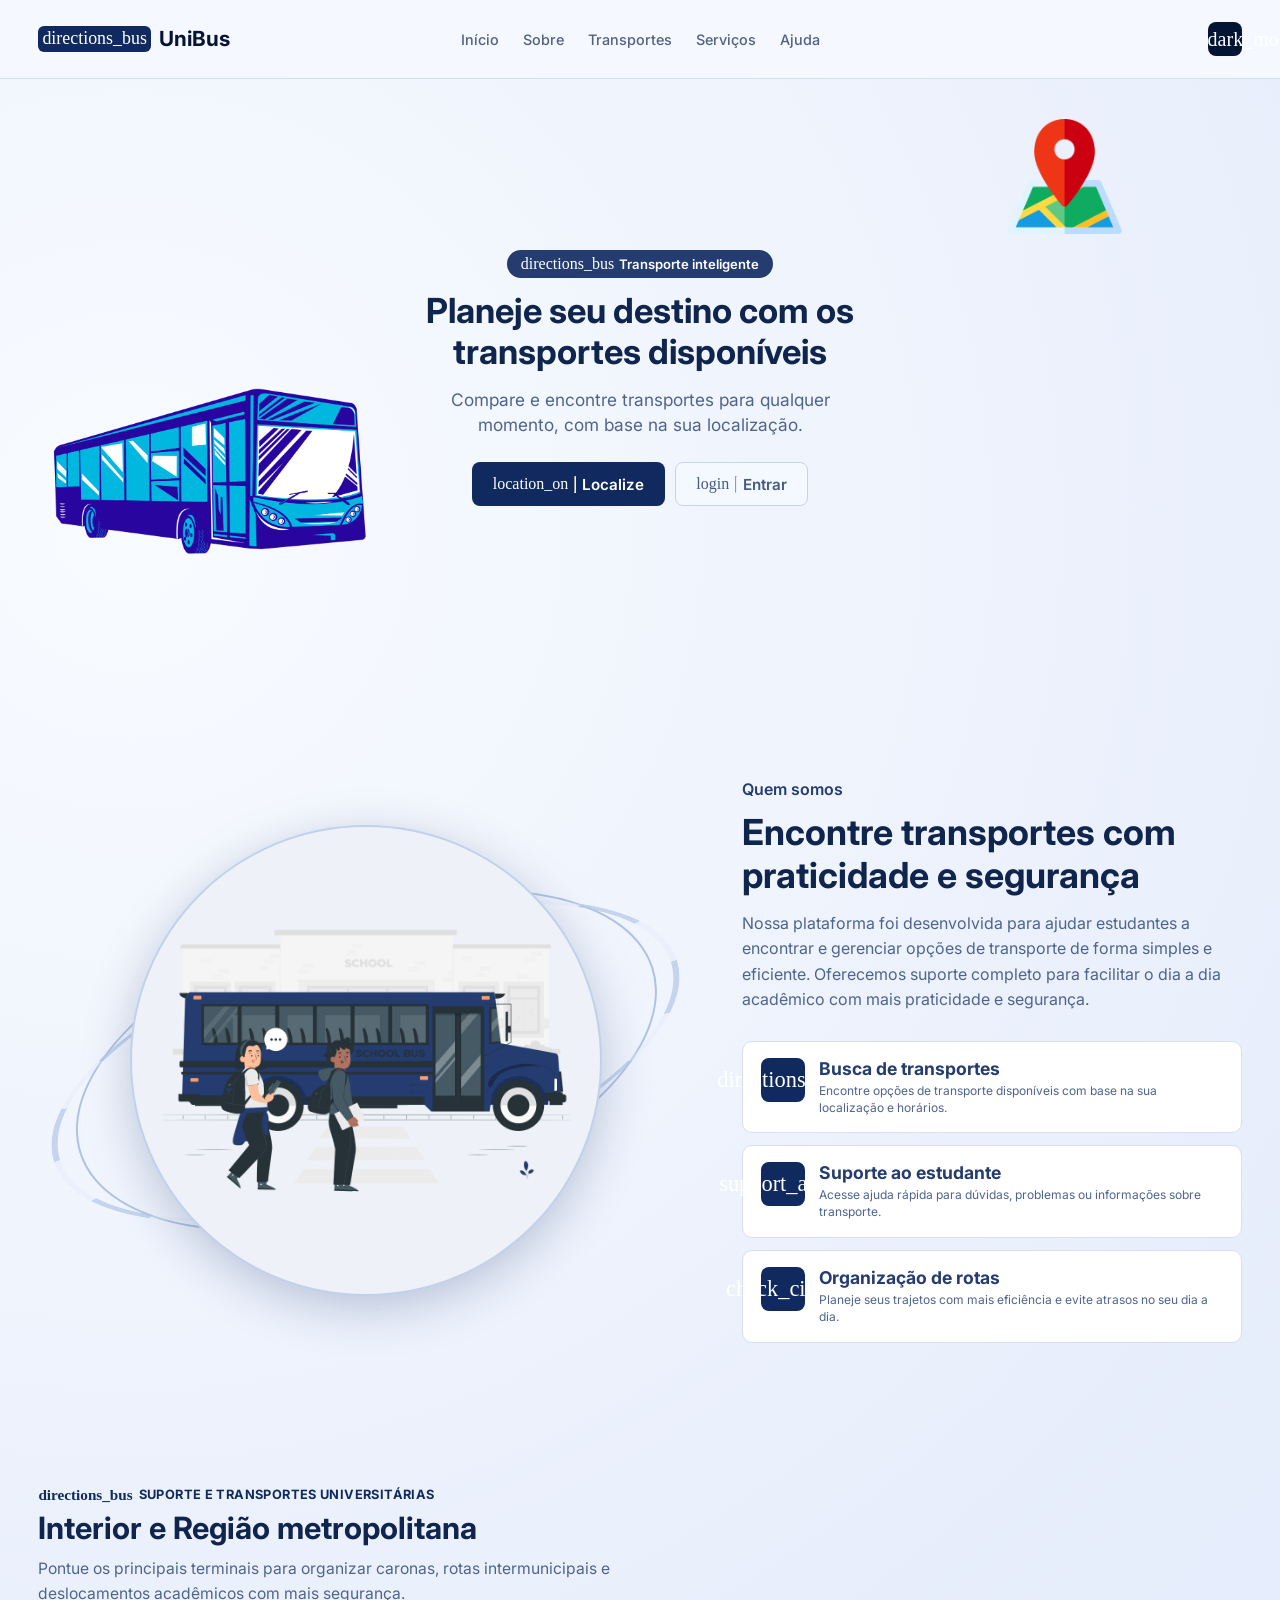
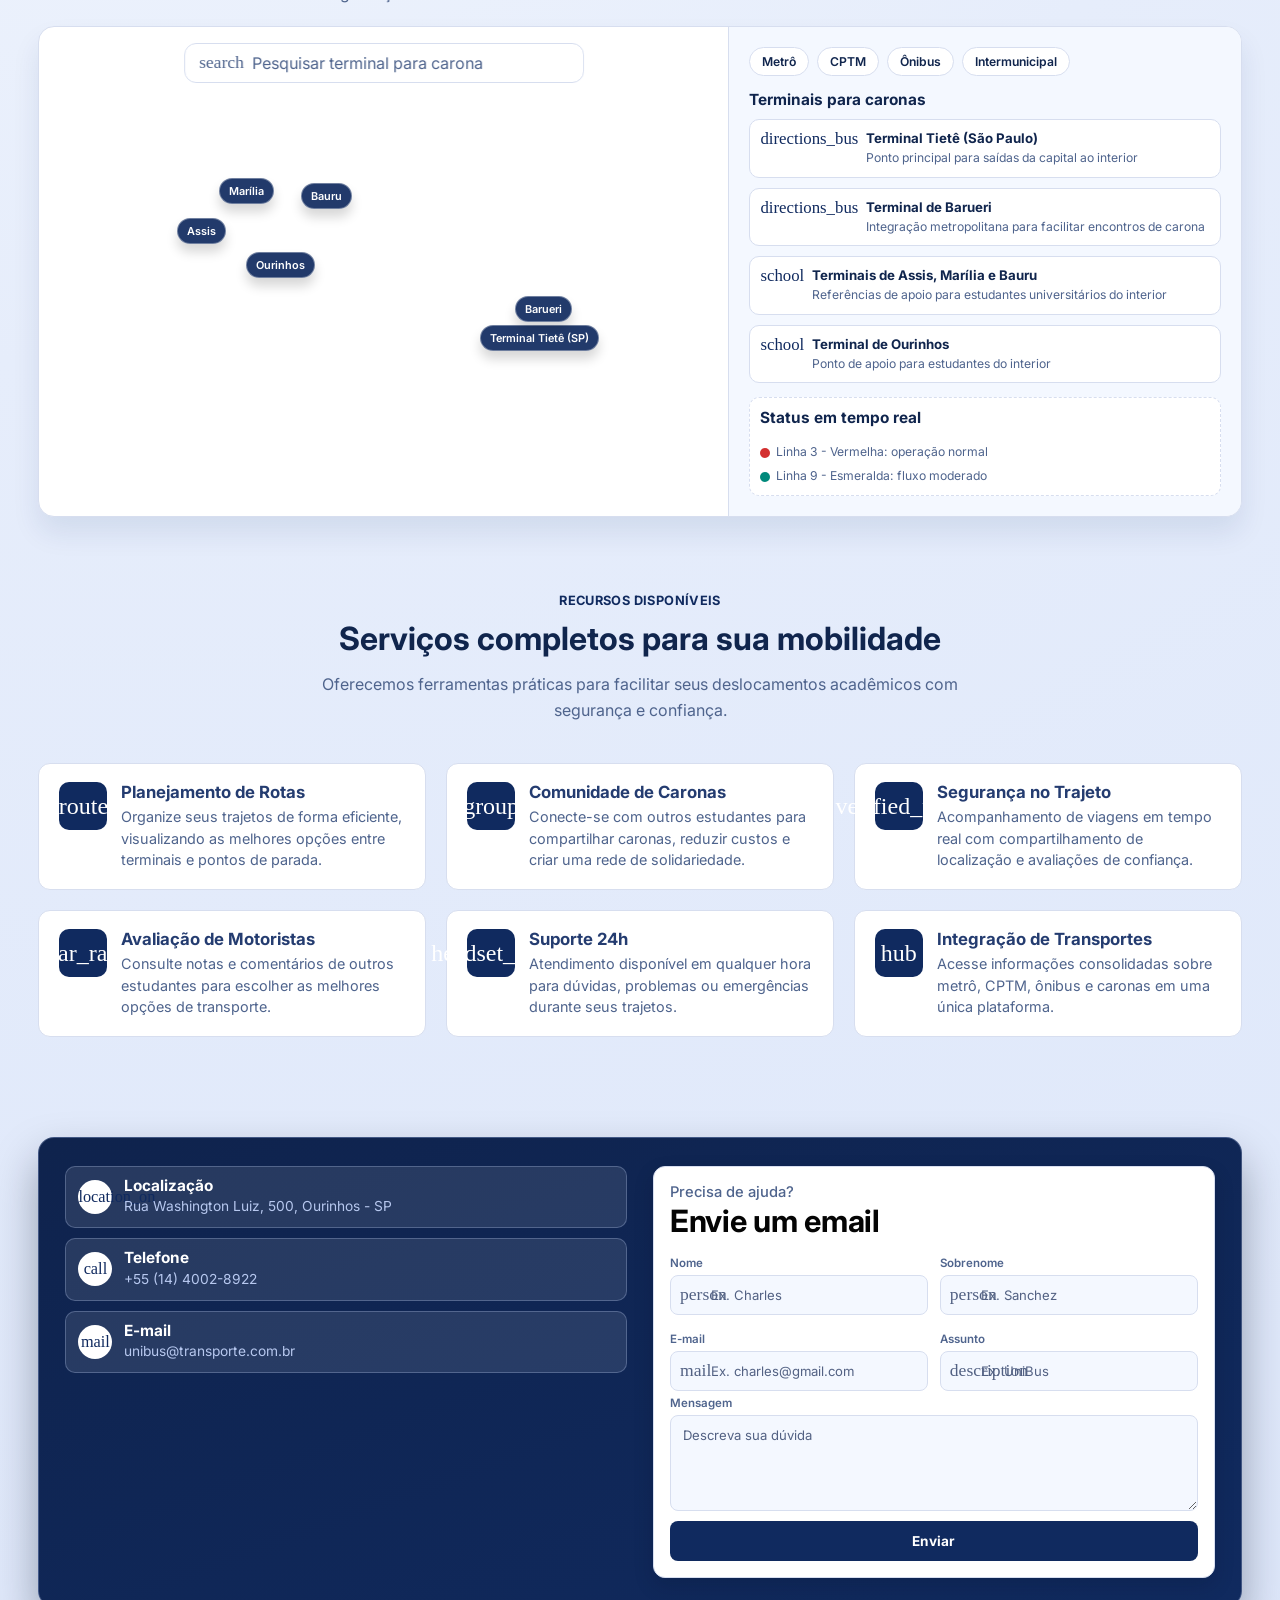
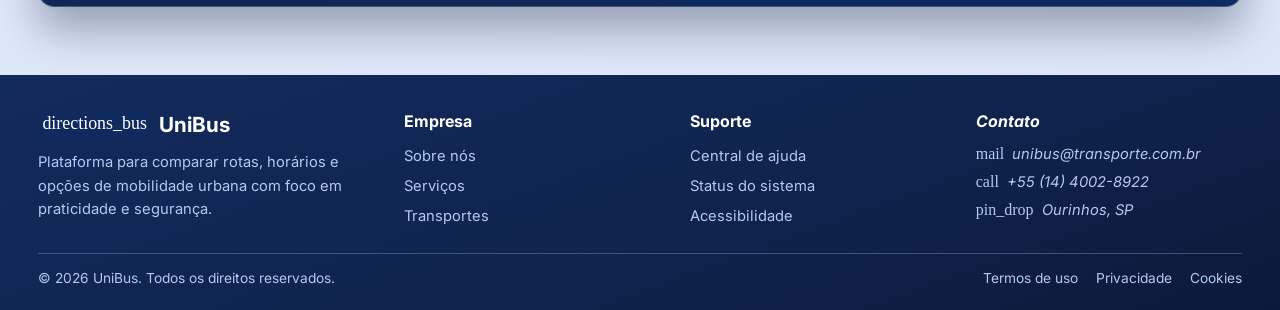
==== commit b031bbf9: "Add scroll/entry animations and form validation Introduce entry/scroll animation utilities and HTML5" ====
--- a/index.html
+++ b/index.html
@@ -24,6 +24,9 @@
 
     <!-- CSS -->
     <link rel="stylesheet" href="app/style/style.css">
+
+    <!-- Animações -->
+    <link rel="stylesheet" href="https://cdnjs.cloudflare.com/ajax/libs/animate.css/4.1.1/animate.min.css">
 </head>
 
 <body>
@@ -33,7 +36,7 @@
     <!-- Estrutura principal da página -->
     <div class="site-shell">
         <!-- Header / Navegação -->
-        <header class="site-header">
+        <header class="site-header animate__animated animate__fadeInDown reveal-soft">
             <div class="container header-content">
                 <!-- Linha superior responsiva: marca + toggle mobile -->
                 <div class="between-responsive">
@@ -76,24 +79,24 @@
             <!-- Seção Hero -->
             <section id="inicio" class="hero">
                 <div class="container hero-content">
-                    <img src="app/assets/img/bus-blue.png" alt="Ilustração de ônibus" class="hero-bus">
+                    <img src="app/assets/img/bus-blue.png" alt="Ilustração de ônibus" class="hero-bus animate__animated animate__fadeInLeft reveal-soft reveal-delay-2">
 
                     <!-- Bloco principal de texto e ações -->
                     <div class="hero-text">
-                        <span class="hero-badge">
+                        <span class="hero-badge animate__animated animate__fadeInUp reveal-soft reveal-delay-1">
                             <span class="material-symbols-outlined hero-icon">directions_bus</span>
                             Transporte inteligente
                         </span>
-                        <h1>Planeje seu destino com os transportes disponíveis</h1>
-                        <p>Compare e encontre transportes para qualquer momento, com base na sua localização.</p>
-
-                        <div class="hero-actions">
+                        <h1 class="animate__animated animate__fadeInUp reveal-soft reveal-delay-2">Planeje seu destino com os transportes disponíveis</h1>
+                        <p class="animate__animated animate__fadeInUp reveal-soft reveal-delay-3">Compare e encontre transportes para qualquer momento, com base na sua localização.</p>
+
+                        <div class="hero-actions animate__animated animate__fadeInUp reveal-soft reveal-delay-4">
                             <a href="#transportes" class="btn btn-primary">
                                 <span class="material-symbols-outlined hero-icon">location_on</span>
                                 <hr class="separator">
                                 Localize
                             </a>
-                            <a href="app/pages/em-manutencao.html" class="btn btn-secondary">
+                            <a href="form/sign_in.html" class="btn btn-secondary">
                                 <span class="material-symbols-outlined hero-icon">login</span>
                                 <hr class="separator">
                                 Entrar
@@ -101,20 +104,20 @@
                         </div>
                     </div>
 
-                    <img src="app/assets/img/map.png" alt="Ícone de localização" class="hero-map">
+                    <img src="app/assets/img/map.png" alt="Ícone de localização" class="hero-map animate__animated animate__fadeInRight reveal-soft reveal-delay-3">
                 </div>
             </section>
 
             <!-- Seção de Sobre nós -->
-            <section id="sobre" class="about-section">
+            <section id="sobre" class="about-section scroll-reveal">
                 <div class="container about-content">
-                    <div class="about-text">
-                        <span class="about-label">Quem somos</span>
-                        <h2>Encontre transportes com praticidade e segurança</h2>
-                        <p>Nossa plataforma foi desenvolvida para ajudar estudantes a encontrar e gerenciar opções de transporte de forma simples e eficiente. Oferecemos suporte completo para facilitar o dia a dia acadêmico com mais praticidade e segurança.</p>
+                    <div class="about-text scroll-reveal reveal-delay-1">
+                        <span class="about-label scroll-reveal reveal-delay-1">Quem somos</span>
+                        <h2 class="scroll-reveal reveal-delay-2">Encontre transportes com praticidade e segurança</h2>
+                        <p class="scroll-reveal reveal-delay-3">Nossa plataforma foi desenvolvida para ajudar estudantes a encontrar e gerenciar opções de transporte de forma simples e eficiente. Oferecemos suporte completo para facilitar o dia a dia acadêmico com mais praticidade e segurança.</p>
                         
                         <div class="about-features">
-                            <div class="feature-card">
+                            <div class="feature-card scroll-reveal reveal-delay-1">
                                 <div class="feature-icon-box">
                                     <span class="material-symbols-outlined feature-icon">directions_bus</span>
                                 </div>
@@ -123,7 +126,7 @@
                                     <p>Encontre opções de transporte disponíveis com base na sua localização e horários.</p>
                                 </div>
                             </div>
-                            <div class="feature-card">
+                            <div class="feature-card scroll-reveal reveal-delay-2">
                                 <div class="feature-icon-box">
                                     <span class="material-symbols-outlined feature-icon">support_agent</span>
                                 </div>
@@ -132,7 +135,7 @@
                                     <p>Acesse ajuda rápida para dúvidas, problemas ou informações sobre transporte.</p>
                                 </div>
                             </div>
-                            <div class="feature-card">
+                            <div class="feature-card scroll-reveal reveal-delay-3">
                                 <div class="feature-icon-box">
                                     <span class="material-symbols-outlined feature-icon">check_circle</span>
                                 </div>
@@ -144,26 +147,26 @@
                         </div>
                     </div>
                     
-                    <div class="about-image">
+                    <div class="about-image scroll-reveal reveal-delay-4">
                         <img src="app/assets/img/about-bus.png" alt="Ilustração de ônibus para mobilidade estudantil">
                     </div>
                 </div>
             </section>
 
             <!-- Seção de Transportes -->
-            <section id="transportes" class="transport-section">
+            <section id="transportes" class="transport-section scroll-reveal reveal-delay-1">
                 <div class="container">
-                    <div class="transport-header">
-                        <span class="transport-kicker">
+                    <div class="transport-header scroll-reveal reveal-delay-1">
+                        <span class="transport-kicker scroll-reveal reveal-delay-1">
                             <span class="material-symbols-outlined">directions_bus</span>
                             Suporte e Transportes universitárias
                         </span>
-                        <h2>Interior e Região metropolitana</h2>
-                        <p>Pontue os principais terminais para organizar caronas, rotas intermunicipais e deslocamentos acadêmicos com mais segurança.</p>
-                    </div>
-
-                    <div class="transport-card">
-                        <div class="transport-map-wrap" role="region" aria-label="Mapa de terminais universitários entre interior e São Paulo">
+                        <h2 class="scroll-reveal reveal-delay-2">Interior e Região metropolitana</h2>
+                        <p class="scroll-reveal reveal-delay-3">Pontue os principais terminais para organizar caronas, rotas intermunicipais e deslocamentos acadêmicos com mais segurança.</p>
+                    </div>
+
+                    <div class="transport-card scroll-reveal reveal-delay-2">
+                        <div class="transport-map-wrap scroll-reveal reveal-delay-2" role="region" aria-label="Mapa de terminais universitários entre interior e São Paulo">
                             <div class="transport-search" aria-hidden="true">
                                 <span class="material-symbols-outlined">search</span>
                                 <input type="text" placeholder="Pesquisar terminal para carona" tabindex="-1" list="terminals">
@@ -192,15 +195,15 @@
                             <span class="transport-pin pin-ourinhos">Ourinhos</span>
                         </div>
 
-                        <aside class="transport-sidebar" aria-label="Pontos e status do transporte">
-                            <div class="transport-filters" aria-label="Filtros de modal">
+                        <aside class="transport-sidebar scroll-reveal reveal-delay-3" aria-label="Pontos e status do transporte">
+                            <div class="transport-filters scroll-reveal reveal-delay-3" aria-label="Filtros de modal">
                                 <button type="button">Metrô</button>
                                 <button type="button">CPTM</button>
                                 <button type="button">Ônibus</button>
                                 <button type="button">Intermunicipal</button>
                             </div>
 
-                            <div class="transport-points">
+                            <div class="transport-points scroll-reveal reveal-delay-4">
                                 <h3>Terminais para caronas</h3>
                                 <ul>
                                     <li>
@@ -234,7 +237,7 @@
                                 </ul>
                             </div>
 
-                            <div class="transport-status">
+                            <div class="transport-status scroll-reveal reveal-delay-4">
                                 <h3>Status em tempo real</h3>
                                 <p><span class="status-indicator status-vermelha"></span>Linha 3 - Vermelha: operação normal</p>
                                 <p><span class="status-indicator status-esmeralda"></span>Linha 9 - Esmeralda: fluxo moderado</p>
@@ -245,16 +248,16 @@
             </section>
 
             <!-- Seção de Cards dos Serviços -->
-            <section id="serviços" class="services-section">
+            <section id="serviços" class="services-section scroll-reveal reveal-delay-2">
                 <div class="container">
-                    <div class="services-header">
-                        <span class="services-kicker">Recursos disponíveis</span>
-                        <h2>Serviços completos para sua mobilidade</h2>
-                        <p>Oferecemos ferramentas práticas para facilitar seus deslocamentos acadêmicos com segurança e confiança.</p>
+                    <div class="services-header scroll-reveal reveal-delay-1">
+                        <span class="services-kicker scroll-reveal reveal-delay-1">Recursos disponíveis</span>
+                        <h2 class="scroll-reveal reveal-delay-2">Serviços completos para sua mobilidade</h2>
+                        <p class="scroll-reveal reveal-delay-3">Oferecemos ferramentas práticas para facilitar seus deslocamentos acadêmicos com segurança e confiança.</p>
                     </div>
 
                     <div class="services-grid">
-                        <div class="service-card">
+                        <div class="service-card scroll-reveal reveal-delay-1">
                             <div class="service-icon-box">
                                 <span class="material-symbols-outlined service-icon">route</span>
                             </div>
@@ -264,7 +267,7 @@
                             </div>
                         </div>
 
-                        <div class="service-card">
+                        <div class="service-card scroll-reveal reveal-delay-2">
                             <div class="service-icon-box">
                                 <span class="material-symbols-outlined service-icon">group</span>
                             </div>
@@ -274,7 +277,7 @@
                             </div>
                         </div>
 
-                        <div class="service-card">
+                        <div class="service-card scroll-reveal reveal-delay-3">
                             <div class="service-icon-box">
                                 <span class="material-symbols-outlined service-icon">verified_user</span>
                             </div>
@@ -284,7 +287,7 @@
                             </div>
                         </div>
 
-                        <div class="service-card">
+                        <div class="service-card scroll-reveal reveal-delay-1">
                             <div class="service-icon-box">
                                 <span class="material-symbols-outlined service-icon">star_rate</span>
                             </div>
@@ -294,7 +297,7 @@
                             </div>
                         </div>
 
-                        <div class="service-card">
+                        <div class="service-card scroll-reveal reveal-delay-2">
                             <div class="service-icon-box">
                                 <span class="material-symbols-outlined service-icon">headset_mic</span>
                             </div>
@@ -304,7 +307,7 @@
                             </div>
                         </div>
 
-                        <div class="service-card">
+                        <div class="service-card scroll-reveal reveal-delay-3">
                             <div class="service-icon-box">
                                 <span class="material-symbols-outlined service-icon">hub</span>
                             </div>
@@ -318,25 +321,25 @@
             </section>
 
             <!-- Seção de Ajuda -->
-            <section id="ajuda" class="help-section">
+            <section id="ajuda" class="help-section scroll-reveal reveal-delay-3">
                 <div class="container">
-                    <div class="help-card">
-                        <div class="help-contact-column">
-                            <div class="help-contact-item">
+                    <div class="help-card scroll-reveal reveal-delay-1">
+                        <div class="help-contact-column scroll-reveal reveal-delay-2">
+                            <div class="help-contact-item scroll-reveal reveal-delay-1">
                                 <span class="material-symbols-outlined">location_on</span>
                                 <div class="help-contact-content">
                                     <h3>Localização</h3>
                                     <p>Rua Washington Luiz, 500, Ourinhos - SP</p>
                                 </div>
                             </div>
-                            <div class="help-contact-item">
+                            <div class="help-contact-item scroll-reveal reveal-delay-2">
                                 <span class="material-symbols-outlined">call</span>
                                 <div class="help-contact-content">
                                     <h3>Telefone</h3>
                                     <p>+55 (14) 4002-8922</p>
                                 </div>
                             </div>
-                            <div class="help-contact-item">
+                            <div class="help-contact-item scroll-reveal reveal-delay-3">
                                 <span class="material-symbols-outlined">mail</span>
                                 <div class="help-contact-content">
                                     <h3>E-mail</h3>
@@ -345,39 +348,39 @@
                             </div>
                         </div>
 
-                        <form class="help-form" action="#" method="post">
-                            <p class="help-form-kicker">Precisa de ajuda?</p>
-                            <h2>Envie um email</h2>
+                        <form class="help-form scroll-reveal reveal-delay-3" action="#" method="post">
+                            <p class="help-form-kicker scroll-reveal reveal-delay-3">Precisa de ajuda?</p>
+                            <h2 class="scroll-reveal reveal-delay-4">Envie um email</h2>
 
                             <div class="help-form-grid">
                                 <label class="help-form-input-group">
                                     <span class="material-symbols-outlined help-form-icon">person</span>
                                     Nome
-                                    <input type="text" name="nome" autocomplete="name" placeholder="Ex. Charles">
+                                    <input type="text" name="nome" autocomplete="name" placeholder="Ex. Charles" required pattern="[A-Za-zÀ-ÖØ-öø-ÿ\s'-]{2,50}" title="Digite entre 2 e 50 caracteres usando apenas letras, espaços, apóstrofo ou hífen.">
                                 </label>
                                 <label class="help-form-input-group">
                                     <span class="material-symbols-outlined help-form-icon">person</span>
                                     Sobrenome
-                                    <input type="text" name="sobrenome" autocomplete="family-name" placeholder="Ex. Sanchez">
+                                    <input type="text" name="sobrenome" autocomplete="family-name" placeholder="Ex. Sanchez" required pattern="[A-Za-zÀ-ÖØ-öø-ÿ\s'-]{2,60}" title="Digite entre 2 e 60 caracteres usando apenas letras, espaços, apóstrofo ou hífen.">
                                 </label>
                                 <label class="help-form-input-group">
                                     <span class="material-symbols-outlined help-form-icon">mail</span>
                                     E-mail
-                                    <input type="email" name="email" autocomplete="email" placeholder="Ex. charles@gmail.com">
+                                    <input type="email" name="email" autocomplete="email" placeholder="Ex. charles@gmail.com" required pattern="[A-Za-z0-9._%+-]+@[A-Za-z0-9.-]+\.[A-Za-z]{2,}" title="Digite um e-mail válido, como nome@dominio.com.">
                                 </label>
                                 <label class="help-form-input-group">
                                     <span class="material-symbols-outlined help-form-icon">description</span>
                                     Assunto
-                                    <input type="text" name="assunto" placeholder="Ex. UniBus">
+                                    <input type="text" name="assunto" placeholder="Ex. UniBus" required minlength="3" maxlength="80" pattern="[A-Za-zÀ-ÖØ-öø-ÿ0-9\s.,'!?()\-]{3,80}" title="Digite um assunto entre 3 e 80 caracteres.">
                                 </label>
                             </div>
 
                             <label class="help-message-field">
                                 Mensagem
-                                <textarea name="mensagem"></textarea>
+                                <textarea name="mensagem" required minlength="10" maxlength="1000" placeholder="Descreva sua dúvida"></textarea>
                             </label>
 
-                            <button type="submit" class="help-submit">Enviar</button>
+                            <button type="submit" class="help-submit scroll-reveal reveal-delay-4">Enviar</button>
                         </form>
                     </div>
                 </div>
@@ -385,7 +388,7 @@
         </main>
 
         <!-- Rodapé -->
-        <footer class="site-footer" aria-label="Rodapé institucional">
+        <footer class="site-footer scroll-reveal reveal-delay-4" aria-label="Rodapé institucional">
             <div class="container footer-grid">
                 <div class="footer-brand">
                     <a href="/" class="logo footer-logo" aria-label="Página inicial">
@@ -456,12 +459,10 @@
             <div class="vw-plugin-top-wrapper"></div>
         </div>
     </div>
-    <script src="https://vlibras.gov.br/app/vlibras-plugin.js"></script>
+<script src="https://vlibras.gov.br/app/vlibras-plugin.js"></script>
     <script>
         new window.VLibras.Widget('https://vlibras.gov.br/app');
     </script>
 </body>
 
-</html>
-
-
+</html>
--- a/app/style/style.css
+++ b/app/style/style.css
@@ -108,7 +108,7 @@
 }
 
 /* Configurações globais */
-* {
+*, *::before, *::after {
     margin: 0;
     padding: 0;
     box-sizing: border-box;
@@ -181,6 +181,65 @@
 .container {
     width: min(1120px, 92%);
     margin: 0 auto;
+}
+
+/* Utilitarios para animacoes de entrada (Animate.css) */
+.reveal-soft {
+    --animate-duration: 0.78s;
+    --animate-fill-mode: both;
+}
+
+.reveal-delay-1 {
+    --animate-delay: 0.08s;
+    --reveal-delay: 0.08s;
+}
+
+.reveal-delay-2 {
+    --animate-delay: 0.16s;
+    --reveal-delay: 0.16s;
+}
+
+.reveal-delay-3 {
+    --animate-delay: 0.24s;
+    --reveal-delay: 0.24s;
+}
+
+.reveal-delay-4 {
+    --animate-delay: 0.32s;
+    --reveal-delay: 0.32s;
+}
+
+/* Revelacao por rolagem (CSS-only com fallback) */
+.scroll-reveal {
+    opacity: 1;
+    transform: none;
+}
+
+/* Fallback cross-browser: ativado via JS para entrada suave por bloco */
+.js-reveal .scroll-reveal {
+        opacity: 0;
+        transform: translateY(18px) scale(0.99);
+        will-change: transform, opacity;
+        transition: opacity 0.72s cubic-bezier(0.2, 0.65, 0.2, 1), transform 0.72s cubic-bezier(0.2, 0.65, 0.2, 1);
+        transition-delay: var(--reveal-delay, 0s);
+}
+
+.js-reveal .scroll-reveal.is-visible {
+    opacity: 1;
+    transform: translateY(0) scale(1);
+}
+
+@media (prefers-reduced-motion: reduce) {
+    .animate__animated {
+        animation: none !important;
+    }
+
+    .scroll-reveal {
+        opacity: 1 !important;
+        transform: none !important;
+        animation: none !important;
+        transition: none !important;
+    }
 }
 
 /* Cabeçalho */
@@ -1135,7 +1194,7 @@
 }
 
 .help-submit:hover {
-    background-color: rgba(0, 0, 0, 0.1);
+    background-color: var(--text-primary);
     transform: translateY(-1px);
     box-shadow: 0 8px 16px var(--hover-shadow);
 }
@@ -1237,8 +1296,8 @@
     animation: progress-pulse 2s ease-in-out infinite;
 }
 
+/* Animação de progresso */
 @keyframes progress-pulse {
-
     0%,
     100% {
         opacity: 1;
